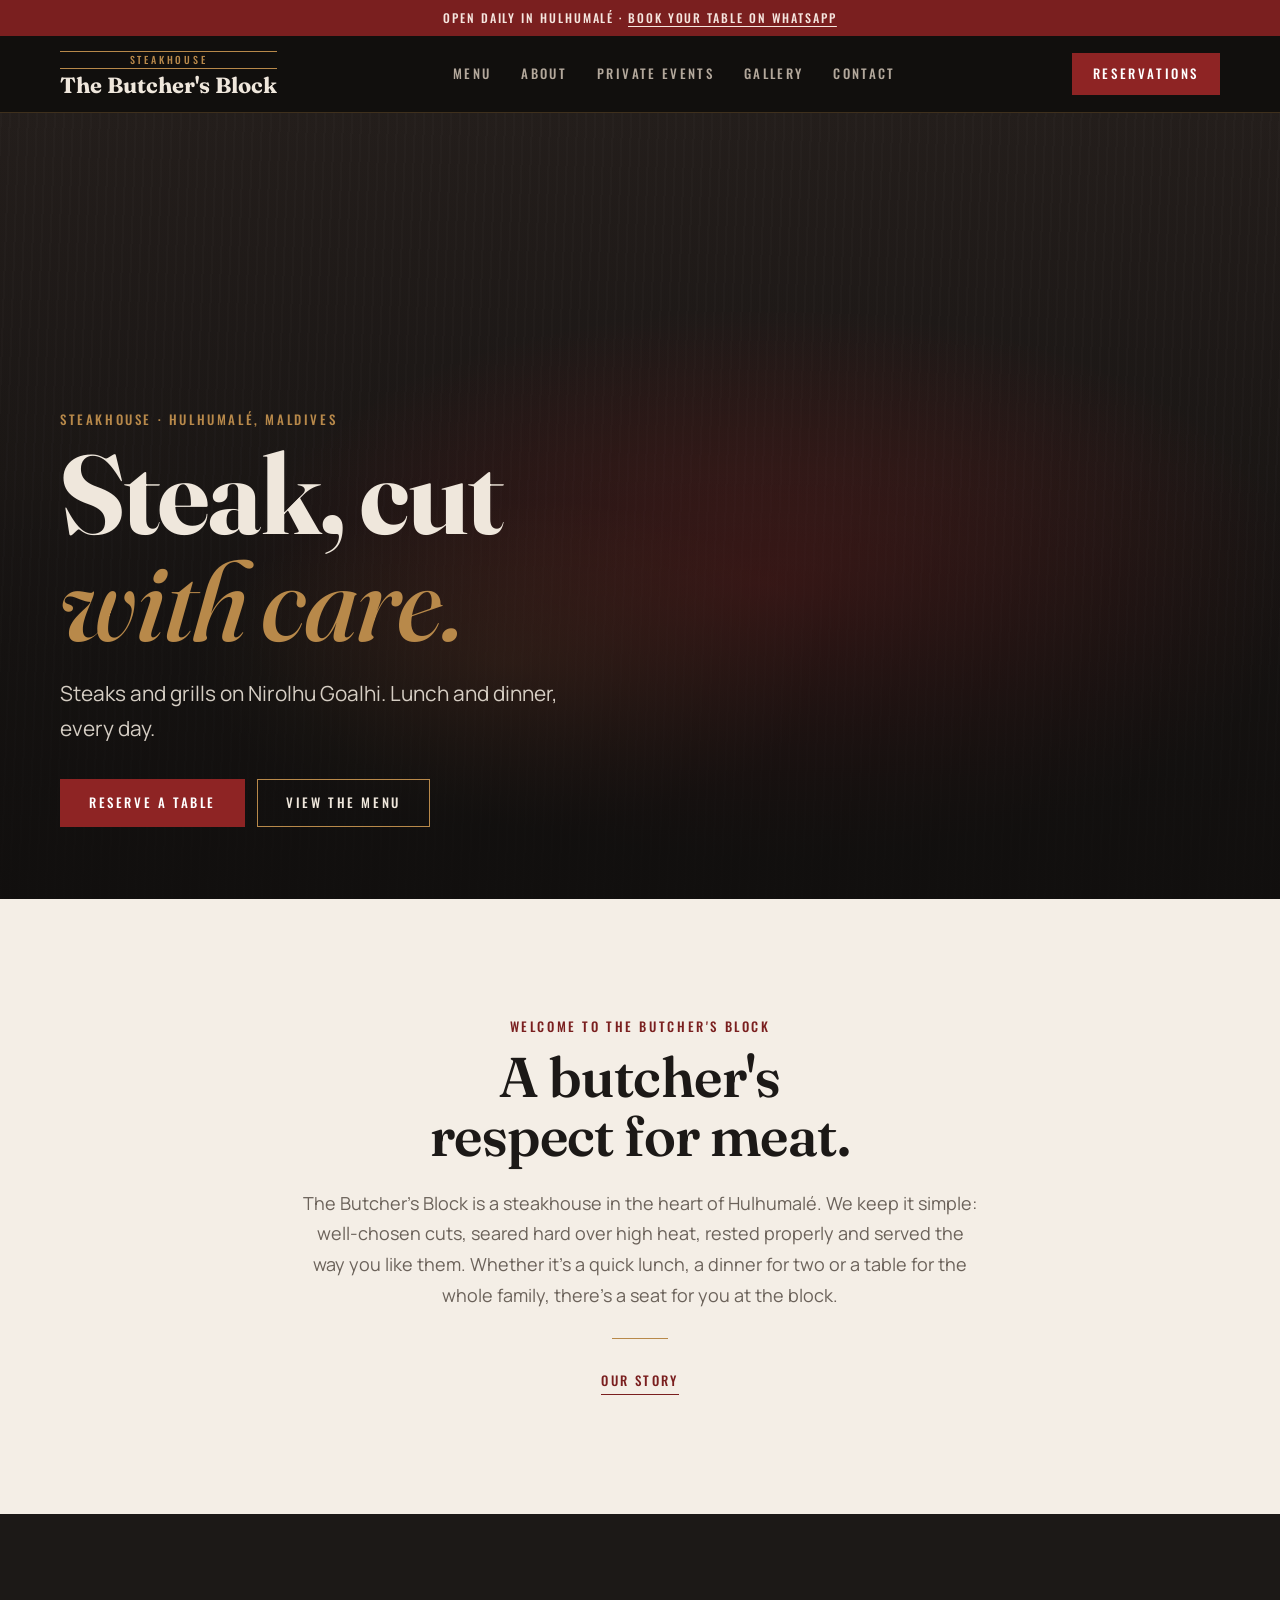
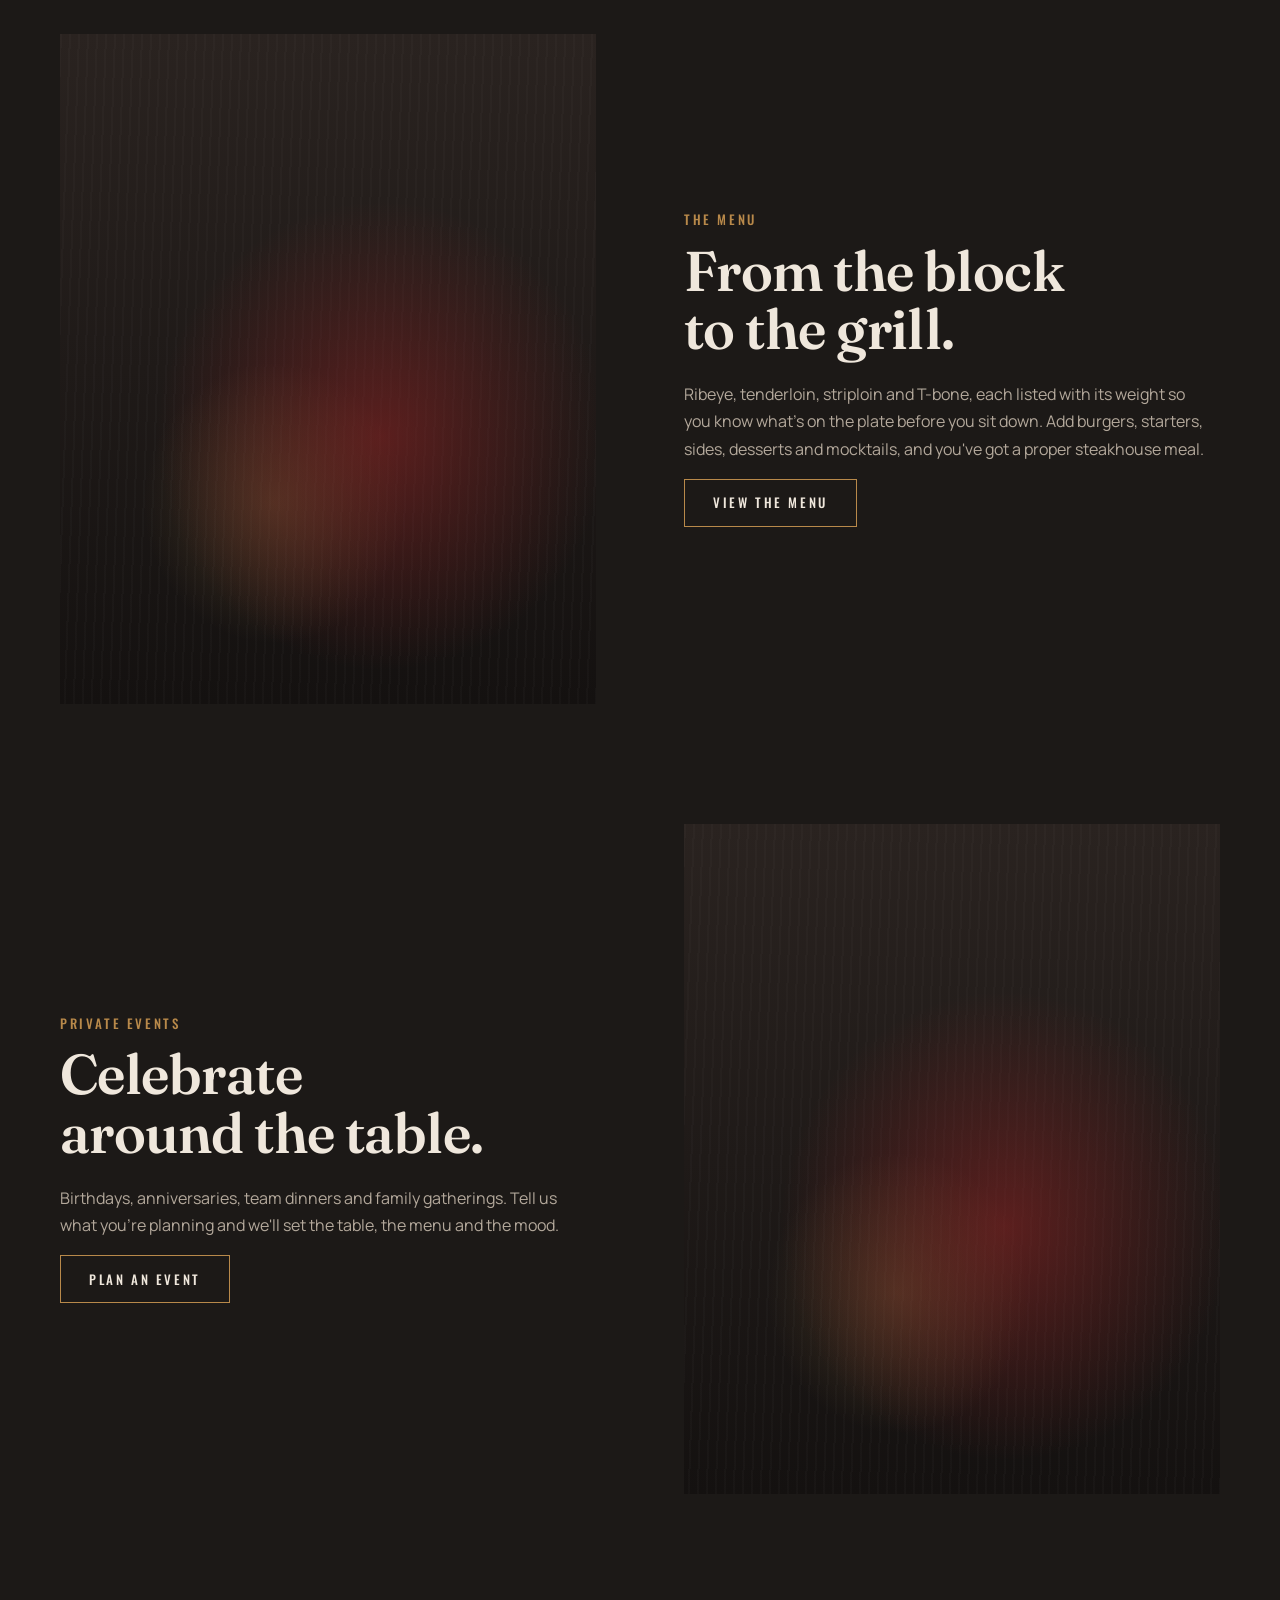
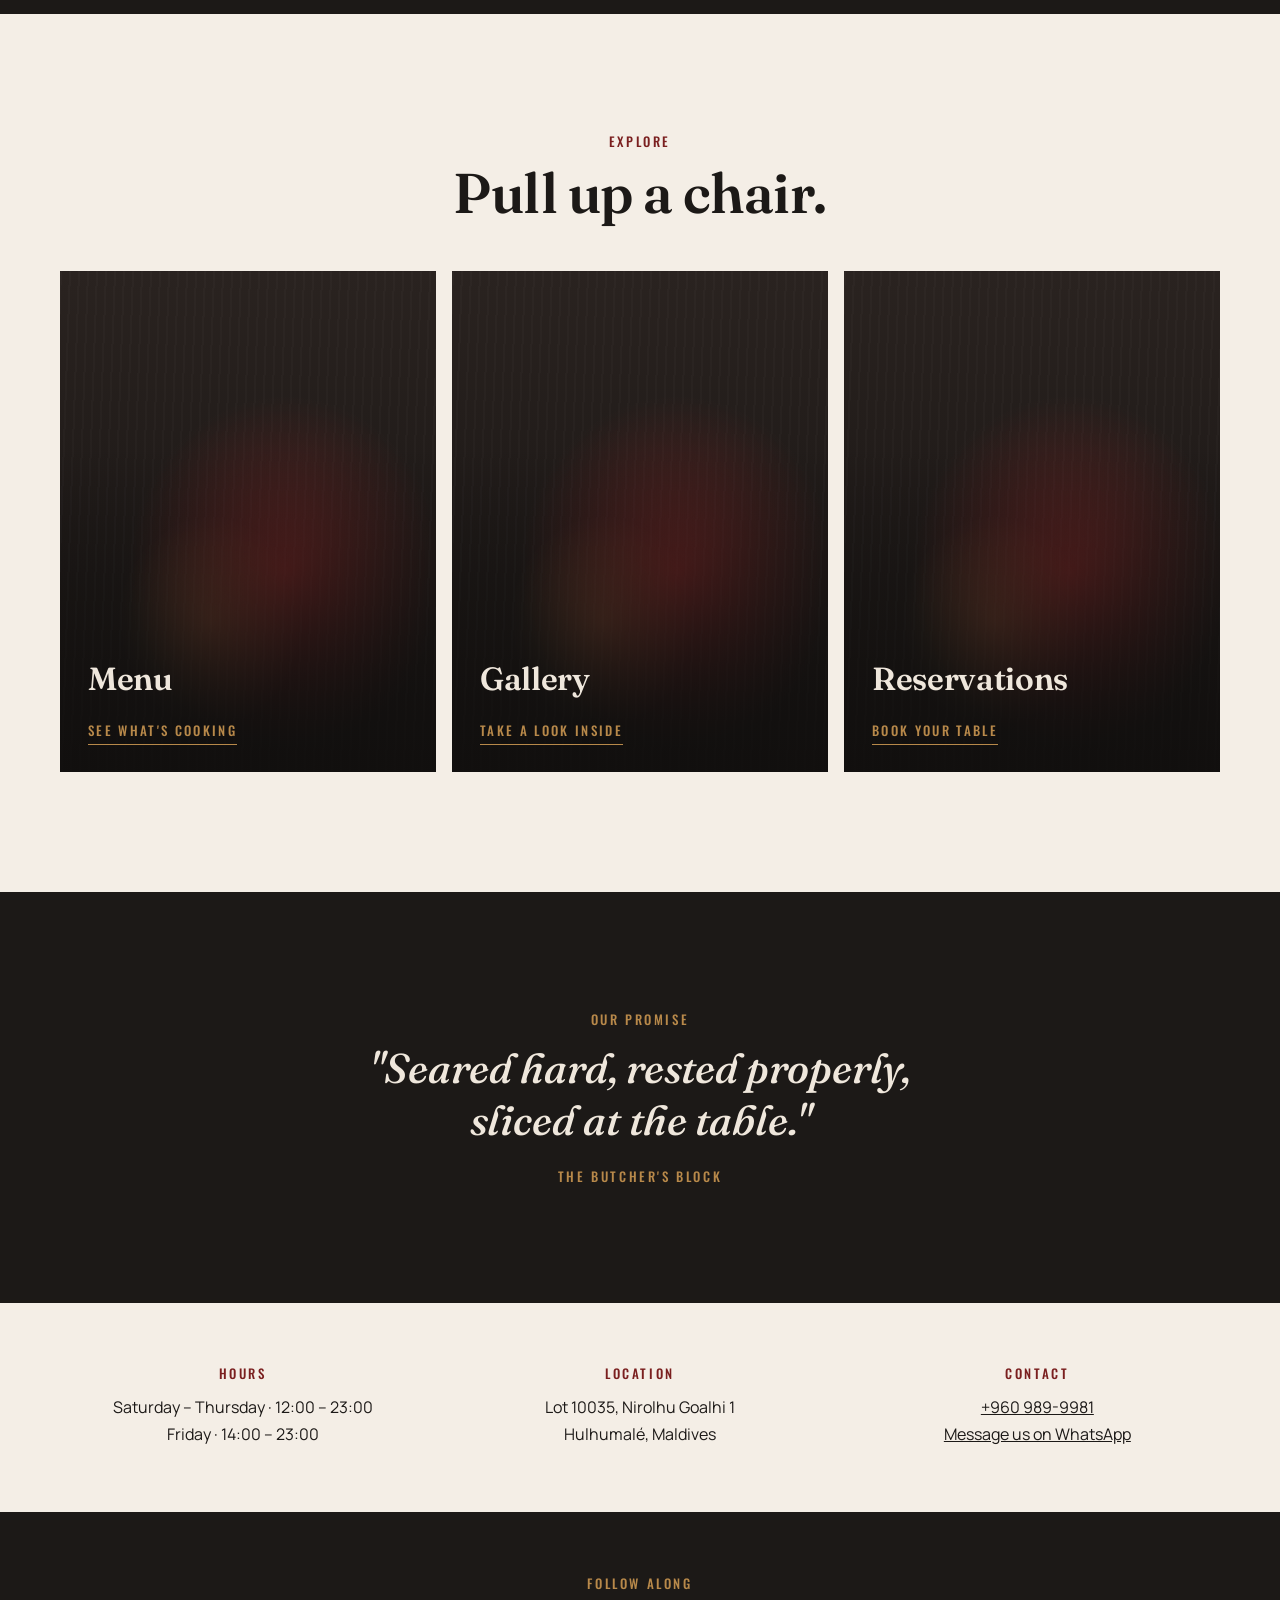
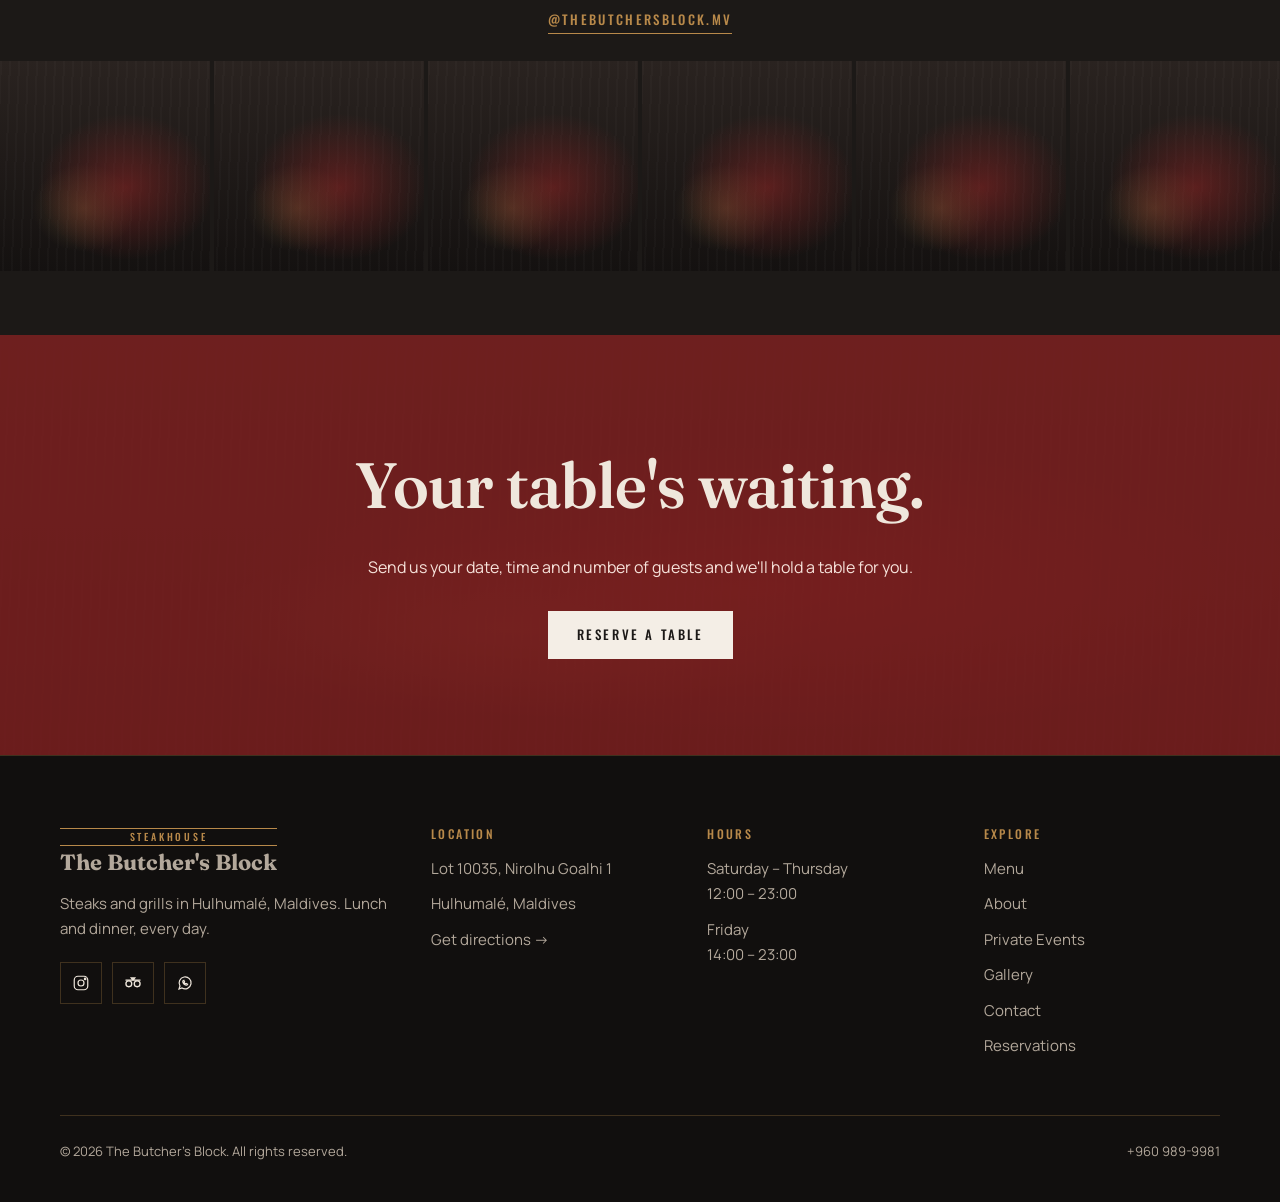
==== index.html @ bde35839 "Build The Butcher's Block multi-page website Home, Menu, About, Private Events, Gallery, Reservation" ====
<!doctype html>
<html lang="en" class="no-js">
<head>
<meta charset="utf-8">
<meta name="viewport" content="width=device-width,initial-scale=1,viewport-fit=cover">
<title>The Butcher's Block | Steakhouse in Hulhumalé, Maldives</title>
<meta name="description" content="The Butcher&#x27;s Block is a steakhouse on Nirolhu Goalhi, Hulhumalé. Steaks and grills for lunch and dinner, every day.">
<meta property="og:title" content="The Butcher's Block | Steakhouse in Hulhumalé, Maldives">
<meta property="og:description" content="The Butcher&#x27;s Block is a steakhouse on Nirolhu Goalhi, Hulhumalé. Steaks and grills for lunch and dinner, every day.">
<meta property="og:image" content="assets/images/hero.jpg">
<meta name="theme-color" content="#1C1917">
<link rel="icon" href="assets/images/favicon.png">
<link rel="preconnect" href="https://fonts.googleapis.com">
<link rel="preconnect" href="https://fonts.gstatic.com" crossorigin>
<link rel="stylesheet" href="https://fonts.googleapis.com/css2?family=Fraunces:ital,opsz,wght@0,9..144,500;0,9..144,600;0,9..144,700;1,9..144,500&family=Manrope:wght@400;600;700&family=Oswald:wght@500&display=swap">
<link rel="stylesheet" href="assets/css/style.css">
</head>
<body>
<a class="skip" href="#main">Skip to content</a>
<div class="announce">Open daily in Hulhumalé · <a href="reservations.html">Book your table on WhatsApp</a></div>
<header class="site-header"><div class="wrap">
  <a class="logo" href="index.html" aria-label="The Butcher's Block, home"><img src="assets/images/logo.png" alt="The Butcher's Block" width="160" height="52"><span class="wordmark"><span>STEAKHOUSE</span><strong>The Butcher's Block</strong></span></a>
  <nav class="main-nav" aria-label="Main"><ul><li><a href="menu.html">Menu</a></li><li><a href="about.html">About</a></li><li><a href="private-events.html">Private Events</a></li><li><a href="gallery.html">Gallery</a></li><li><a href="contact.html">Contact</a></li></ul></nav>
  <a class="btn btn-primary btn-sm header-cta" href="reservations.html">Reservations</a>
  <button class="menu-toggle" type="button" aria-label="Open menu" aria-expanded="false" aria-controls="mobile-nav"><span></span></button>
</div></header>
<nav class="mobile-nav" id="mobile-nav" aria-label="Mobile">
  <ul><li><a href="index.html">Home</a></li><li><a href="menu.html">Menu</a></li><li><a href="about.html">About</a></li><li><a href="private-events.html">Private Events</a></li><li><a href="gallery.html">Gallery</a></li><li><a href="contact.html">Contact</a></li><li><a href="reservations.html">Reservations</a></li></ul>
  <div class="meta">
    <span class="status-pill" data-open-status>Checking hours…</span>
    <span>Lot 10035, Nirolhu Goalhi 1, Hulhumalé</span>
    <a href="tel:+9609899981">+960 989-9981</a>
  </div>
</nav>
<main id="main">
<section class="hero"><div class="photo" role="img" aria-label="Sliced signature steak on a wooden board" style="--img:url('assets/images/hero.jpg')"></div><div class="wrap">
  <span class="eyebrow">Steakhouse · Hulhumalé, Maldives</span>
  <h1>Steak, cut <em>with care.</em></h1>
  <p class="sub">Steaks and grills on Nirolhu Goalhi. Lunch and dinner, every day.</p>
  <div class="btn-row"><a class="btn btn-primary" href="reservations.html">Reserve a table</a><a class="btn btn-outline" href="menu.html">View the menu</a></div>
</div></section>

<section class="section light"><div class="wrap intro reveal">
  <span class="eyebrow">Welcome to The Butcher's Block</span>
  <h2>A butcher's respect for meat.</h2>
  <p class="muted">The Butcher's Block is a steakhouse in the heart of Hulhumalé. We keep it simple: well-chosen cuts, seared hard over high heat, rested properly and served the way you like them. Whether it's a quick lunch, a dinner for two or a table for the whole family, there's a seat for you at the block.</p>
  <div class="divider"></div>
  <a class="textlink" href="about.html">Our story</a>
</div></section>

<section class="section"><div class="wrap split reveal">
  <div class="photo" role="img" aria-label="Signature steak, sliced" style="--img:url('assets/images/steak.jpg')"></div>
  <div class="copy">
    <span class="eyebrow">The menu</span>
    <h2>From the block to the grill.</h2>
    <p>Ribeye, tenderloin, striploin and T-bone, each listed with its weight so you know what's on the plate before you sit down. Add burgers, starters, sides, desserts and mocktails, and you've got a proper steakhouse meal.</p>
    <div class="btn-row"><a class="btn btn-outline" href="menu.html">View the menu</a></div>
  </div>
</div></section>

<section class="section" style="padding-top:0"><div class="wrap split reverse reveal">
  <div class="photo" role="img" aria-label="The dining room in the evening" style="--img:url('assets/images/dining.jpg')"></div>
  <div class="copy">
    <span class="eyebrow">Private events</span>
    <h2>Celebrate around the table.</h2>
    <p>Birthdays, anniversaries, team dinners and family gatherings. Tell us what you're planning and we'll set the table, the menu and the mood.</p>
    <div class="btn-row"><a class="btn btn-outline" href="private-events.html">Plan an event</a></div>
  </div>
</div></section>

<section class="section light"><div class="wrap">
  <div class="intro reveal" style="margin-bottom:48px"><span class="eyebrow">Explore</span><h2>Pull up a chair.</h2></div>
  <div class="tiles reveal">
    <a class="tile" href="menu.html"><div class="photo" role="img" aria-label="Steak and sides" style="--img:url('assets/images/tile-menu.jpg')"></div><div class="inner"><h3>Menu</h3><span class="textlink">See what's cooking</span></div></a>
    <a class="tile" href="gallery.html"><div class="photo" role="img" aria-label="Inside the restaurant" style="--img:url('assets/images/tile-gallery.jpg')"></div><div class="inner"><h3>Gallery</h3><span class="textlink">Take a look inside</span></div></a>
    <a class="tile" href="reservations.html"><div class="photo" role="img" aria-label="A table set for two" style="--img:url('assets/images/tile-reserve.jpg')"></div><div class="inner"><h3>Reservations</h3><span class="textlink">Book your table</span></div></a>
  </div>
</div></section>

<section class="section"><div class="wrap center reveal">
  <span class="eyebrow">Our promise</span>
  <p class="quote">"Seared hard, rested properly, sliced at the table."</p>
  <p class="quote-by">The Butcher's Block</p>
</div></section>

<section class="section tight light"><div class="wrap info-strip reveal">
  <div><h3>Hours</h3><p>Saturday – Thursday · 12:00 – 23:00<br>Friday · 14:00 – 23:00</p></div>
  <div><h3>Location</h3><p>Lot 10035, Nirolhu Goalhi 1<br>Hulhumalé, Maldives</p></div>
  <div><h3>Contact</h3><p><a href="tel:+9609899981">+960 989-9981</a><br><a href="https://wa.me/9609899981" target="_blank" rel="noopener">Message us on WhatsApp</a></p></div>
</div></section>

<section class="section tight"><div class="wrap">
  <div class="center" style="margin-bottom:28px"><span class="eyebrow">Follow along</span><a class="textlink" href="https://www.instagram.com/thebutchersblock.mv" target="_blank" rel="noopener">@thebutchersblock.mv</a></div>
</div><div class="insta"><a href="https://www.instagram.com/thebutchersblock.mv" target="_blank" rel="noopener" aria-label="View on Instagram"><div class="photo" role="img" aria-label="Photo from our Instagram" style="--img:url('assets/images/gallery-1.jpg')"></div></a><a href="https://www.instagram.com/thebutchersblock.mv" target="_blank" rel="noopener" aria-label="View on Instagram"><div class="photo" role="img" aria-label="Photo from our Instagram" style="--img:url('assets/images/gallery-2.jpg')"></div></a><a href="https://www.instagram.com/thebutchersblock.mv" target="_blank" rel="noopener" aria-label="View on Instagram"><div class="photo" role="img" aria-label="Photo from our Instagram" style="--img:url('assets/images/gallery-3.jpg')"></div></a><a href="https://www.instagram.com/thebutchersblock.mv" target="_blank" rel="noopener" aria-label="View on Instagram"><div class="photo" role="img" aria-label="Photo from our Instagram" style="--img:url('assets/images/gallery-4.jpg')"></div></a><a href="https://www.instagram.com/thebutchersblock.mv" target="_blank" rel="noopener" aria-label="View on Instagram"><div class="photo" role="img" aria-label="Photo from our Instagram" style="--img:url('assets/images/gallery-5.jpg')"></div></a><a href="https://www.instagram.com/thebutchersblock.mv" target="_blank" rel="noopener" aria-label="View on Instagram"><div class="photo" role="img" aria-label="Photo from our Instagram" style="--img:url('assets/images/gallery-6.jpg')"></div></a></div></section>

<section class="cta-band"><div class="photo" role="img" aria-label="Steak on the grill" style="--img:url('assets/images/cta.jpg')"></div><div class="wrap reveal">
  <h2>Your table's waiting.</h2><p>Send us your date, time and number of guests and we'll hold a table for you.</p><a class="btn btn-light" href="reservations.html">Reserve a table</a>
</div></section>
</main>
<footer class="site-footer"><div class="wrap">
  <div class="cols">
    <div><a class="logo" href="index.html" aria-label="The Butcher's Block, home"><img src="assets/images/logo.png" alt="The Butcher's Block" width="160" height="52"><span class="wordmark"><span>STEAKHOUSE</span><strong>The Butcher's Block</strong></span></a><p>Steaks and grills in Hulhumalé, Maldives. Lunch and dinner, every day.</p>
      <div class="social"><a href="https://www.instagram.com/thebutchersblock.mv" target="_blank" rel="noopener" aria-label="Instagram"><svg width="18" height="18" viewBox="0 0 24 24" fill="none" stroke="currentColor" stroke-width="1.6"><rect x="3" y="3" width="18" height="18" rx="5"/><circle cx="12" cy="12" r="4"/><circle cx="17.5" cy="6.5" r="1" fill="currentColor"/></svg></a><a href="https://www.tripadvisor.com/Restaurant_Review-g1938013-d34587380-Reviews-The_Butcher_s_Block-Hulhumale.html" target="_blank" rel="noopener" aria-label="TripAdvisor"><svg width="20" height="20" viewBox="0 0 24 24" fill="none" stroke="currentColor" stroke-width="1.6"><circle cx="7" cy="13" r="3.5"/><circle cx="17" cy="13" r="3.5"/><path d="M3 8.5h18M12 8.5 10 6h4z"/></svg></a><a href="https://wa.me/9609899981" target="_blank" rel="noopener" aria-label="WhatsApp"><svg width="18" height="18" viewBox="0 0 24 24" fill="none" stroke="currentColor" stroke-width="1.6"><path d="M4 20l1.3-4A8 8 0 1 1 8 18.7z"/><path d="M9 9.5c0 3 2.5 5.5 5.5 5.5l1-1.5-2-1-1 .8a4 4 0 0 1-1.8-1.8l.8-1-1-2z"/></svg></a></div>
    </div>
    <div><h4>Location</h4><ul><li>Lot 10035, Nirolhu Goalhi 1</li><li>Hulhumalé, Maldives</li><li><a href="https://www.google.com/maps/search/?api=1&query=The+Butcher%27s+Block+Hulhumale" target="_blank" rel="noopener">Get directions →</a></li></ul></div>
    <div><h4>Hours</h4><ul><li>Saturday – Thursday<br>12:00 – 23:00</li><li>Friday<br>14:00 – 23:00</li></ul></div>
    <div><h4>Explore</h4><ul><li><a href="menu.html">Menu</a></li><li><a href="about.html">About</a></li><li><a href="private-events.html">Private Events</a></li><li><a href="gallery.html">Gallery</a></li><li><a href="contact.html">Contact</a></li><li><a href="reservations.html">Reservations</a></li></ul></div>
  </div>
  <div class="legal"><span>© <span data-year>2026</span> The Butcher's Block. All rights reserved.</span><span><a href="tel:+9609899981">+960 989-9981</a></span></div>
</div></footer>
<nav class="dock" aria-label="Quick actions">
  <a href="menu.html"><svg width="20" height="20" viewBox="0 0 24 24" fill="none" stroke="currentColor" stroke-width="1.6"><path d="M5 4h14v16H5zM8 8h8M8 12h8M8 16h5"/></svg>Menu</a>
  <a href="tel:+9609899981"><svg width="20" height="20" viewBox="0 0 24 24" fill="none" stroke="currentColor" stroke-width="1.6"><path d="M5 4h4l2 5-3 2a11 11 0 0 0 5 5l2-3 5 2v4a2 2 0 0 1-2 2A16 16 0 0 1 3 6a2 2 0 0 1 2-2z"/></svg>Call</a>
  <a href="https://www.google.com/maps/search/?api=1&query=The+Butcher%27s+Block+Hulhumale" target="_blank" rel="noopener"><svg width="20" height="20" viewBox="0 0 24 24" fill="none" stroke="currentColor" stroke-width="1.6"><path d="M12 21s-7-6.2-7-11a7 7 0 0 1 14 0c0 4.8-7 11-7 11z"/><circle cx="12" cy="10" r="2.5"/></svg>Directions</a>
  <a class="res" href="reservations.html">Reserve</a>
</nav>
<script src="assets/js/main.js"></script>
</body>
</html>
---- assets/css/style.css ----
/* The Butcher's Block — site styles */
:root{
  --oxblood:#7A1F1F; --charcoal:#1C1917; --smoke:#26211E; --ink:#110f0e;
  --brass:#B8894A; --bone:#F4EEE6; --ash:#6B625A; --ember:#8E2424; --ember-h:#6E1A1A;
  --on-dark:#EFE7DC; --on-dark-muted:#B3A89B; --line:rgba(184,137,74,.28); --line-light:rgba(28,25,23,.14);
  --display:"Fraunces", Georgia, "Times New Roman", serif;
  --label:"Oswald", "Arial Narrow", Arial, sans-serif;
  --body:"Manrope", system-ui, -apple-system, "Segoe UI", sans-serif;
  --ease:cubic-bezier(.2,.7,.2,1);
  --gut:16px; --header:76px;
  /* Placeholder shown wherever a photo file is not yet in assets/images */
  --ph:radial-gradient(60% 50% at 60% 60%, rgba(142,36,36,.55), transparent 70%),
       radial-gradient(35% 30% at 40% 70%, rgba(184,137,74,.25), transparent 70%),
       repeating-linear-gradient(92deg, rgba(255,255,255,.02) 0 2px, transparent 2px 9px),
       linear-gradient(180deg,#2a2320,#141110);
}
@media (min-width:768px){:root{--gut:40px}}
*{box-sizing:border-box}
html{scroll-behavior:smooth}
body{margin:0;background:var(--charcoal);color:var(--on-dark);font:400 16px/1.7 var(--body);-webkit-font-smoothing:antialiased;overflow-x:hidden}
img{max-width:100%;display:block}
a{color:inherit}
h1,h2,h3,h4{font-family:var(--display);font-weight:600;margin:0;letter-spacing:-.01em;text-wrap:balance}
p{margin:0 0 1em}
p:last-child{margin-bottom:0}
.wrap{max-width:1240px;margin-inline:auto;padding-inline:var(--gut)}
.narrow{max-width:820px}
.eyebrow{font:500 13px/1.2 var(--label);letter-spacing:.2em;text-transform:uppercase;color:var(--brass);margin-bottom:14px;display:block}
.skip{position:absolute;left:-999px}.skip:focus{left:16px;top:16px;z-index:999;background:var(--bone);color:var(--charcoal);padding:8px 12px}
:focus-visible{outline:2px solid var(--brass);outline-offset:3px}

/* ---------- Announcement bar ---------- */
.announce{background:var(--oxblood);color:#F6E6DF;font:500 12px/1.3 var(--label);letter-spacing:.16em;text-transform:uppercase;text-align:center;padding:10px var(--gut)}
.announce a{text-decoration:underline;text-underline-offset:3px}

/* ---------- Header ---------- */
.site-header{position:sticky;top:0;z-index:60;background:rgba(17,15,14,.96);backdrop-filter:blur(8px);border-bottom:1px solid var(--line)}
.site-header .wrap{display:flex;align-items:center;justify-content:space-between;height:var(--header);gap:20px}
.logo{display:flex;align-items:center;text-decoration:none;flex:none}
.logo img{height:52px;width:auto;display:none}
.logo .wordmark{display:flex;flex-direction:column;align-items:center;line-height:1}
.logo.has-img img{display:block}
.logo.has-img .wordmark{display:none}
.wordmark span{font:500 10px/1 var(--label);letter-spacing:.28em;color:var(--brass);border-block:1px solid var(--brass);padding-block:3px;width:100%;text-align:center}
.wordmark strong{font-family:var(--display);font-size:22px;font-weight:700;margin-top:5px;white-space:nowrap}
.main-nav{display:none}
.main-nav ul{list-style:none;margin:0;padding:0;display:flex;gap:30px}
.main-nav a{font:500 13px/1 var(--label);letter-spacing:.18em;text-transform:uppercase;text-decoration:none;color:var(--on-dark-muted);padding-block:8px;border-bottom:1px solid transparent;transition:color .2s,border-color .2s}
.main-nav a:hover,.main-nav a[aria-current="page"]{color:var(--on-dark);border-bottom-color:var(--brass)}
.header-cta{display:none}

.menu-toggle{background:none;border:0;color:var(--on-dark);width:48px;height:48px;display:grid;place-items:center;cursor:pointer;margin-right:-10px}
.menu-toggle span,.menu-toggle span::before,.menu-toggle span::after{display:block;width:26px;height:2px;background:currentColor;position:relative;transition:transform .3s var(--ease),background .2s}
.menu-toggle span::before,.menu-toggle span::after{content:"";position:absolute;left:0}
.menu-toggle span::before{top:-8px}.menu-toggle span::after{top:8px}
.nav-open .menu-toggle span{background:transparent}
.nav-open .menu-toggle span::before{transform:translateY(8px) rotate(45deg)}
.nav-open .menu-toggle span::after{transform:translateY(-8px) rotate(-45deg)}
@media (min-width:1080px){.main-nav,.header-cta{display:flex}.menu-toggle{display:none}}

.mobile-nav{position:fixed;inset:var(--header) 0 0 0;background:var(--ink);z-index:55;display:flex;flex-direction:column;justify-content:space-between;padding:32px var(--gut) calc(32px + env(safe-area-inset-bottom,0px));transform:translateX(100%);transition:transform .4s var(--ease);overflow-y:auto}
.nav-open .mobile-nav{transform:none}
.mobile-nav ul{list-style:none;margin:0;padding:0}
.mobile-nav li{border-bottom:1px solid var(--line)}
.mobile-nav a{display:block;padding:16px 0;font-family:var(--display);font-size:28px;text-decoration:none}
.mobile-nav .meta{color:var(--on-dark-muted);font-size:14px;margin-top:28px;display:grid;gap:14px}
@media (min-width:1080px){.mobile-nav{display:none}}
body.nav-open{overflow:hidden}

/* ---------- Buttons ---------- */
.btn{display:inline-flex;align-items:center;justify-content:center;gap:8px;min-height:48px;padding:0 28px;border-radius:0;font:500 13px/1 var(--label);letter-spacing:.2em;text-transform:uppercase;text-decoration:none;border:1px solid transparent;cursor:pointer;transition:background .2s,border-color .2s,color .2s}
.btn-primary{background:var(--ember);color:#fff}
.btn-primary:hover{background:var(--ember-h)}
.btn-outline{border-color:var(--brass);color:var(--on-dark);background:transparent}
.btn-outline:hover{background:rgba(184,137,74,.14)}
.btn-light{background:var(--bone);color:var(--charcoal)}
.btn-light:hover{background:#fff}
.btn-sm{min-height:42px;padding:0 20px}
.btn-row{display:flex;flex-wrap:wrap;gap:12px}
.textlink{font:500 13px/1 var(--label);letter-spacing:.18em;text-transform:uppercase;color:var(--brass);text-decoration:none;border-bottom:1px solid currentColor;padding-bottom:4px}
.textlink:hover{color:var(--on-dark)}

/* ---------- Photos (with built-in placeholder) ---------- */
.photo{position:relative;background-color:#1a1614;background-image:var(--img),var(--ph);background-size:cover;background-position:center;overflow:hidden}

/* ---------- Hero (home) ---------- */
.hero{position:relative;min-height:calc(100svh - var(--header) - 38px);display:grid;align-items:end;isolation:isolate}
.hero .photo{position:absolute;inset:0;z-index:-2}
.hero::after{content:"";position:absolute;inset:0;z-index:-1;background:linear-gradient(180deg,rgba(17,15,14,.25) 0%,rgba(17,15,14,.35) 45%,rgba(17,15,14,.92) 100%)}
.hero .wrap{padding-block:120px 72px;width:100%}
.hero h1{font-size:clamp(3rem,9vw,7rem);line-height:.95;font-weight:700;max-width:12ch}
.hero h1 em{font-style:italic;font-weight:500;color:var(--brass)}
.hero p.sub{font-size:clamp(1.05rem,2.2vw,1.3rem);color:var(--on-dark);opacity:.88;max-width:42ch;margin:22px 0 32px}

/* ---------- Page banner (interior pages) ---------- */
.banner{position:relative;min-height:clamp(320px,52vh,560px);display:grid;place-items:center;text-align:center;isolation:isolate;border-bottom:1px solid var(--line)}
.banner .photo{position:absolute;inset:0;z-index:-2}
.banner::after{content:"";position:absolute;inset:0;z-index:-1;background:rgba(17,15,14,.58)}
.banner .wrap{padding-block:80px}
.banner h1{font-size:clamp(2.75rem,8vw,5.5rem);line-height:1;font-weight:700}
.banner p{margin-top:16px;color:var(--on-dark);opacity:.85;font-size:1.1rem}

/* ---------- Sections ---------- */
.section{padding-block:80px}
@media (min-width:768px){.section{padding-block:120px}}
.section.tight{padding-block:64px}
.light{background:var(--bone);color:var(--charcoal)}
.light .eyebrow{color:var(--oxblood)}
.light .muted{color:var(--ash)}
.light .btn-outline{color:var(--charcoal);border-color:var(--charcoal)}
.light .btn-outline:hover{background:rgba(28,25,23,.06)}
.light .textlink{color:var(--oxblood)}
.muted{color:var(--on-dark-muted)}
.section h2{font-size:clamp(2.1rem,5vw,3.5rem);line-height:1.05;margin-bottom:22px}
.center{text-align:center}
.center .btn-row{justify-content:center}
.intro{max-width:760px;margin-inline:auto;text-align:center}
.intro p{font-size:1.125rem}
.divider{width:56px;height:1px;background:var(--brass);margin:28px auto}

/* Split: image + text, alternating */
.split{display:grid;gap:40px;align-items:center}
.split .photo{aspect-ratio:4/5}
.split .copy{max-width:520px}
.split .copy p{color:var(--on-dark-muted)}
.light .split .copy p{color:var(--ash)}
@media (min-width:900px){
  .split{grid-template-columns:1fr 1fr;gap:88px}
  .split.reverse .photo{order:2}
}

/* Feature tiles (home: explore) */
.tiles{display:grid;gap:16px}
@media (min-width:768px){.tiles{grid-template-columns:repeat(3,1fr)}}
.tile{position:relative;color:var(--on-dark);display:grid;align-items:end;aspect-ratio:3/4;text-decoration:none;isolation:isolate;overflow:hidden}
.tile .photo{position:absolute;inset:0;z-index:-2;transition:transform .8s var(--ease)}
.tile::after{content:"";position:absolute;inset:0;z-index:-1;background:linear-gradient(180deg,transparent 35%,rgba(17,15,14,.9))}
.tile:hover .photo{transform:scale(1.05)}
.tile .inner{padding:28px}
.tile .textlink{color:var(--brass)}
.tile h3{font-size:2rem;margin-bottom:10px}

/* Quote */
.quote{font-family:var(--display);font-style:italic;font-weight:500;font-size:clamp(1.6rem,3.6vw,2.6rem);line-height:1.25;max-width:24ch;margin:0 auto}
.quote-by{margin-top:24px;font:500 13px/1 var(--label);letter-spacing:.2em;text-transform:uppercase;color:var(--brass)}

/* Info strip (hours / address / contact) */
.info-strip{display:grid;gap:32px;text-align:center}
@media (min-width:768px){.info-strip{grid-template-columns:repeat(3,1fr)}}
.info-strip h3{font:500 13px/1 var(--label);letter-spacing:.2em;text-transform:uppercase;color:var(--oxblood);margin-bottom:14px}
.info-strip p{margin:0}

/* Values / method list */
.values{display:grid;gap:1px;background:var(--line);border:1px solid var(--line);margin-top:56px}
@media (min-width:768px){.values{grid-template-columns:repeat(3,1fr)}}
.values article{background:var(--charcoal);padding:36px 30px}
.values .num{font:500 13px/1 var(--label);letter-spacing:.2em;color:var(--brass)}
.values h3{font-size:1.75rem;margin:14px 0 10px}
.values p{color:var(--on-dark-muted);margin:0}

/* Cut guide */
.guide{display:grid;gap:1px;background:var(--line-light);border:1px solid var(--line-light)}
@media (min-width:600px){.guide{grid-template-columns:repeat(2,1fr)}}
@media (min-width:1024px){.guide{grid-template-columns:repeat(4,1fr)}}
.guide article{background:var(--bone);padding:28px;display:grid;gap:12px;align-content:start}
.guide h3{font-size:1.5rem}
.guide p{font-size:15px;color:var(--ash);margin:0}
.meter{display:grid;grid-template-columns:92px 1fr;gap:8px 12px;align-items:center;font:500 11px/1 var(--label);letter-spacing:.12em;text-transform:uppercase;color:var(--ash)}
.bar{display:grid;grid-template-columns:repeat(5,1fr);gap:3px}
.bar i{height:6px;background:rgba(28,25,23,.12)}
.bar i.on{background:var(--oxblood)}

/* ---------- Menu page ---------- */
.menu-tabs{display:flex;gap:4px;overflow-x:auto;justify-content:flex-start;border-bottom:1px solid var(--line);margin-bottom:48px;scrollbar-width:none;position:sticky;top:var(--header);background:var(--charcoal);z-index:5}
.menu-tabs::-webkit-scrollbar{display:none}
@media (min-width:768px){.menu-tabs{justify-content:center}}
.menu-tabs a{font:500 13px/1 var(--label);letter-spacing:.18em;text-transform:uppercase;text-decoration:none;color:var(--on-dark-muted);padding:18px 16px;border-bottom:2px solid transparent;white-space:nowrap}
.menu-tabs a:hover,.menu-tabs a.active{color:var(--on-dark);border-bottom-color:var(--ember)}
.menu-section{max-width:880px;margin:0 auto 80px;scroll-margin-top:calc(var(--header) + 72px)}
.menu-section > header{text-align:center;margin-bottom:40px}
.menu-section h2{font-size:clamp(2rem,4.5vw,3rem);margin-bottom:10px}
.menu-items{list-style:none;margin:0;padding:0;display:grid;gap:0}
@media (min-width:768px){.menu-items.two{grid-template-columns:1fr 1fr;column-gap:56px}}
.menu-items li{padding-block:20px;border-bottom:1px dashed rgba(184,137,74,.3)}
.menu-items .row{display:flex;align-items:baseline;gap:10px}
.menu-items .name{font-family:var(--display);font-size:1.25rem;font-weight:600}
.menu-items .lead{flex:1;border-bottom:2px dotted rgba(184,137,74,.35);transform:translateY(-5px);min-width:20px}
.menu-items .price{font:500 15px/1 var(--label);letter-spacing:.08em;color:var(--brass);font-variant-numeric:tabular-nums;white-space:nowrap}
.menu-items .desc{color:var(--on-dark-muted);font-size:15px;margin:6px 0 0}
.menu-items .tags{display:flex;gap:6px;margin-top:8px;flex-wrap:wrap}
.menu-items .tag{font:500 10px/1 var(--label);letter-spacing:.14em;text-transform:uppercase;border:1px solid var(--line);color:var(--brass);padding:4px 7px}
.menu-note{text-align:center;color:var(--on-dark-muted);font-size:14px;max-width:640px;margin:0 auto}

/* ---------- Gallery ---------- */
.gallery{display:grid;grid-template-columns:repeat(2,1fr);gap:8px}
@media (min-width:900px){.gallery{grid-template-columns:repeat(4,1fr);gap:12px}}
.gallery button{padding:0;border:0;background:none;cursor:zoom-in;aspect-ratio:1;display:block}
.gallery button.tall{grid-row:span 2;aspect-ratio:auto}
.gallery button.wide{grid-column:span 2;aspect-ratio:2/1}
.gallery .photo{width:100%;height:100%;transition:opacity .3s}
.gallery button:hover .photo{opacity:.85}
.lightbox{position:fixed;inset:0;z-index:100;background:rgba(10,9,8,.95);display:none;place-items:center;padding:24px}
.lightbox.open{display:grid}
.lightbox .photo{width:min(92vw,1100px);aspect-ratio:3/2;max-height:84vh}
.lightbox button{position:absolute;background:none;border:0;color:var(--on-dark);font-size:34px;width:56px;height:56px;cursor:pointer}
.lightbox .lb-close{top:12px;right:12px}
.lightbox .lb-prev{left:8px;top:50%;transform:translateY(-50%)}
.lightbox .lb-next{right:8px;top:50%;transform:translateY(-50%)}

/* ---------- Forms ---------- */
.form{display:grid;gap:18px}
.form .grid2{display:grid;grid-template-columns:1fr 1fr;gap:14px}
label{display:grid;gap:8px;font:500 12px/1 var(--label);letter-spacing:.14em;text-transform:uppercase;color:var(--on-dark-muted)}
.light label{color:var(--ash)}
input,select,textarea{font:400 16px var(--body);color:var(--on-dark);background:var(--smoke);border:1px solid var(--line);border-radius:0;min-height:50px;padding:10px 14px;width:100%}
.light input,.light select,.light textarea{background:#fff;color:var(--charcoal);border-color:rgba(28,25,23,.22)}
textarea{min-height:110px;resize:vertical}
.err{color:#E08A7A;font:600 14px var(--body);margin:0}
.light .err{color:var(--oxblood)}
.preview{background:var(--ink);border:1px solid var(--line);padding:18px;font-size:15px;white-space:pre-wrap;color:var(--on-dark)}
.form-card{background:var(--smoke);border:1px solid var(--line);padding:clamp(24px,4vw,44px)}
.light .form-card{background:#fff;border-color:rgba(28,25,23,.12)}

/* Reservations */
.res-grid{display:grid;gap:48px}
@media (min-width:960px){.res-grid{grid-template-columns:1fr 1.1fr;gap:80px;align-items:start}}
.hours{width:100%;border-collapse:collapse;font-variant-numeric:tabular-nums;font-size:15px}
.hours td{padding:10px 0;border-bottom:1px solid var(--line)}
.light .hours td{border-bottom-color:var(--line-light)}
.hours td:last-child{text-align:right}
.hours tr.today td{font-weight:700;color:var(--brass)}
.light .hours tr.today td{color:var(--oxblood)}
.status-pill{display:inline-flex;align-items:center;gap:8px;font:500 12px/1 var(--label);letter-spacing:.16em;text-transform:uppercase;border:1px solid var(--line);padding:8px 12px}
.dot{width:8px;height:8px;border-radius:50%;background:var(--brass)}
.dot.open{background:#5BAE6A}

/* FAQ */
details{border-bottom:1px solid var(--line-light)}
summary{cursor:pointer;padding-block:20px;font-family:var(--display);font-size:1.2rem;font-weight:600;list-style:none;display:flex;justify-content:space-between;gap:12px}
summary::-webkit-details-marker{display:none}
summary::after{content:"+";color:var(--oxblood);font-family:var(--body);font-weight:700}
details[open] summary::after{content:"–"}
details p{padding-bottom:20px;color:var(--ash);margin:0}

/* Contact */
.contact-grid{display:grid;gap:48px}
@media (min-width:900px){.contact-grid{grid-template-columns:1fr 1fr;gap:80px}}
.contact-list{display:grid;gap:28px}
.contact-list h3{font:500 13px/1 var(--label);letter-spacing:.2em;text-transform:uppercase;color:var(--brass);margin-bottom:10px}
.contact-list p{margin:0}
.contact-list a{text-decoration:none;border-bottom:1px solid var(--line)}
.contact-list a:hover{border-bottom-color:var(--brass)}
.map{width:100%;aspect-ratio:16/10;border:0;display:block;filter:grayscale(.35) contrast(1.05)}
.map-wrap{border:1px solid var(--line);background:var(--smoke)}

/* Private events */
.event-types{display:grid;gap:24px}
@media (min-width:768px){.event-types{grid-template-columns:repeat(3,1fr)}}
.event-types article{display:grid;gap:0;align-content:start;background:var(--smoke);border:1px solid var(--line)}
.event-types .photo{aspect-ratio:4/3}
.event-types .body{padding:28px}
.event-types h3{font-size:1.6rem;margin-bottom:10px}
.event-types p{color:var(--on-dark-muted);margin:0}

/* ---------- CTA band ---------- */
.cta-band{position:relative;isolation:isolate;text-align:center}
.cta-band .photo{position:absolute;inset:0;z-index:-2}
.cta-band::after{content:"";position:absolute;inset:0;z-index:-1;background:rgba(122,31,31,.86)}
.cta-band .wrap{padding-block:96px}
.cta-band h2{font-size:clamp(2.3rem,6vw,4rem);margin-bottom:14px}
.cta-band p{color:#F6E2DA;margin-bottom:30px}

/* ---------- Instagram strip ---------- */
.insta{display:grid;grid-template-columns:repeat(3,1fr);gap:4px}
@media (min-width:768px){.insta{grid-template-columns:repeat(6,1fr)}}
.insta a{aspect-ratio:1;display:block}
.insta .photo{width:100%;height:100%;transition:opacity .3s}
.insta a:hover .photo{opacity:.75}

/* ---------- Footer ---------- */
.site-footer{background:var(--ink);border-top:1px solid var(--line);color:var(--on-dark-muted);font-size:15px;padding-block:72px 40px}
.site-footer .cols{display:grid;gap:40px}
@media (min-width:768px){.site-footer .cols{grid-template-columns:1.4fr 1fr 1fr 1fr}}
.site-footer h4{font:500 12px/1 var(--label);letter-spacing:.2em;text-transform:uppercase;color:var(--brass);margin:0 0 16px}
.site-footer ul{list-style:none;margin:0;padding:0;display:grid;gap:10px}
.site-footer a{text-decoration:none}
.site-footer a:hover{color:var(--on-dark)}
.site-footer .logo{margin-bottom:18px}
.social{display:flex;gap:10px;margin-top:20px}
.social a{width:42px;height:42px;display:grid;place-items:center;border:1px solid var(--line);color:var(--on-dark)}
.social a:hover{border-color:var(--brass);color:var(--brass)}
.legal{margin-top:56px;padding-top:24px;border-top:1px solid var(--line);font-size:13px;display:flex;flex-wrap:wrap;gap:12px;justify-content:space-between}
@media (max-width:899px){.site-footer{padding-bottom:120px}}

/* ---------- Mobile quick-action dock ---------- */
.dock{position:fixed;left:0;right:0;bottom:0;z-index:50;background:rgba(17,15,14,.97);border-top:1px solid var(--line);padding:8px var(--gut) calc(8px + env(safe-area-inset-bottom,0px));display:grid;grid-template-columns:repeat(3,1fr) 1.4fr;gap:6px}
.dock a{display:grid;justify-items:center;gap:4px;font:600 11px/1 var(--body);text-decoration:none;color:var(--on-dark-muted);padding-block:6px}
.dock a.res{background:var(--ember);color:#fff;grid-auto-flow:column;align-items:center;font:500 12px/1 var(--label);letter-spacing:.16em;text-transform:uppercase}
@media (min-width:900px){.dock{display:none}}
.nav-open .dock{display:none}

/* ---------- Reveal on scroll ---------- */
.reveal{opacity:0;transform:translateY(24px);transition:opacity .9s var(--ease),transform .9s var(--ease)}
.reveal.in{opacity:1;transform:none}
.no-js .reveal{opacity:1;transform:none}
@media (prefers-reduced-motion:reduce){.reveal{opacity:1;transform:none;transition:none}html{scroll-behavior:auto}}
@media (max-width:420px){.wordmark strong{font-size:18px}.logo img{height:44px}.site-header .btn{display:none}}
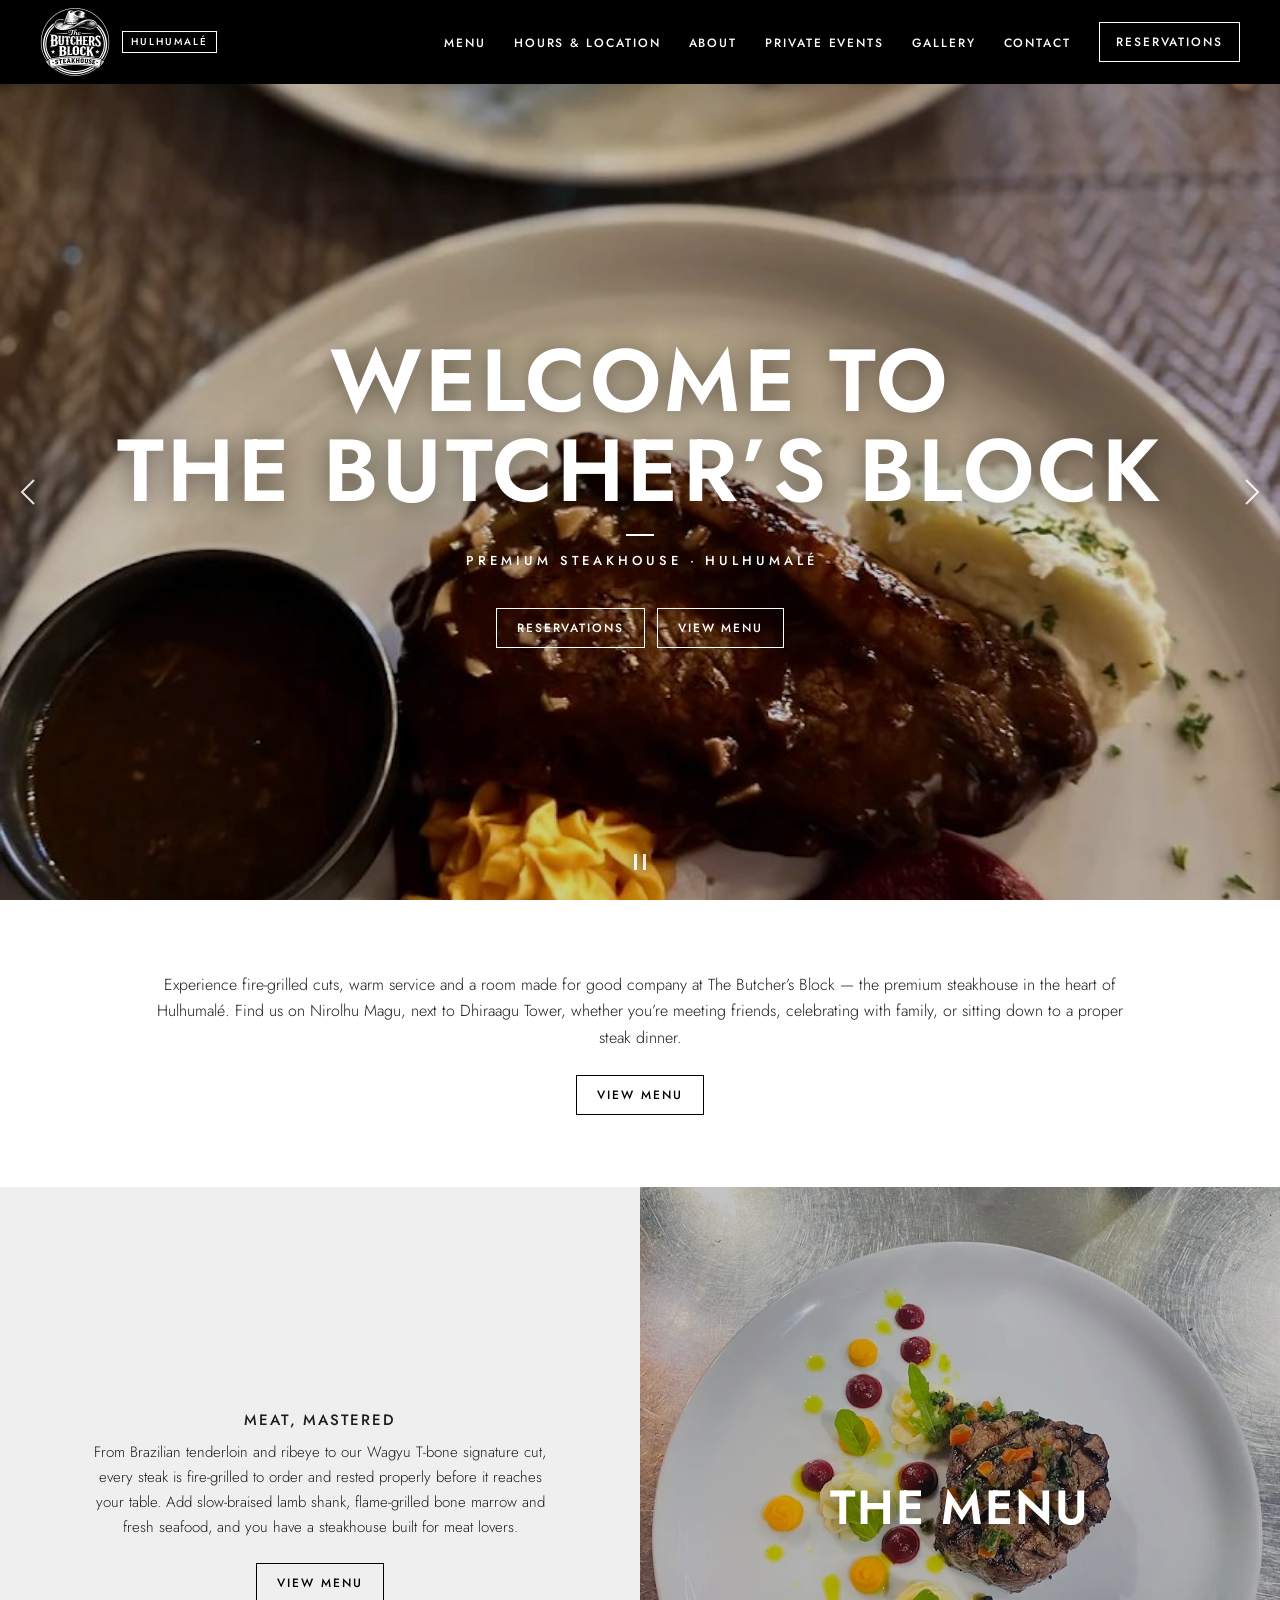
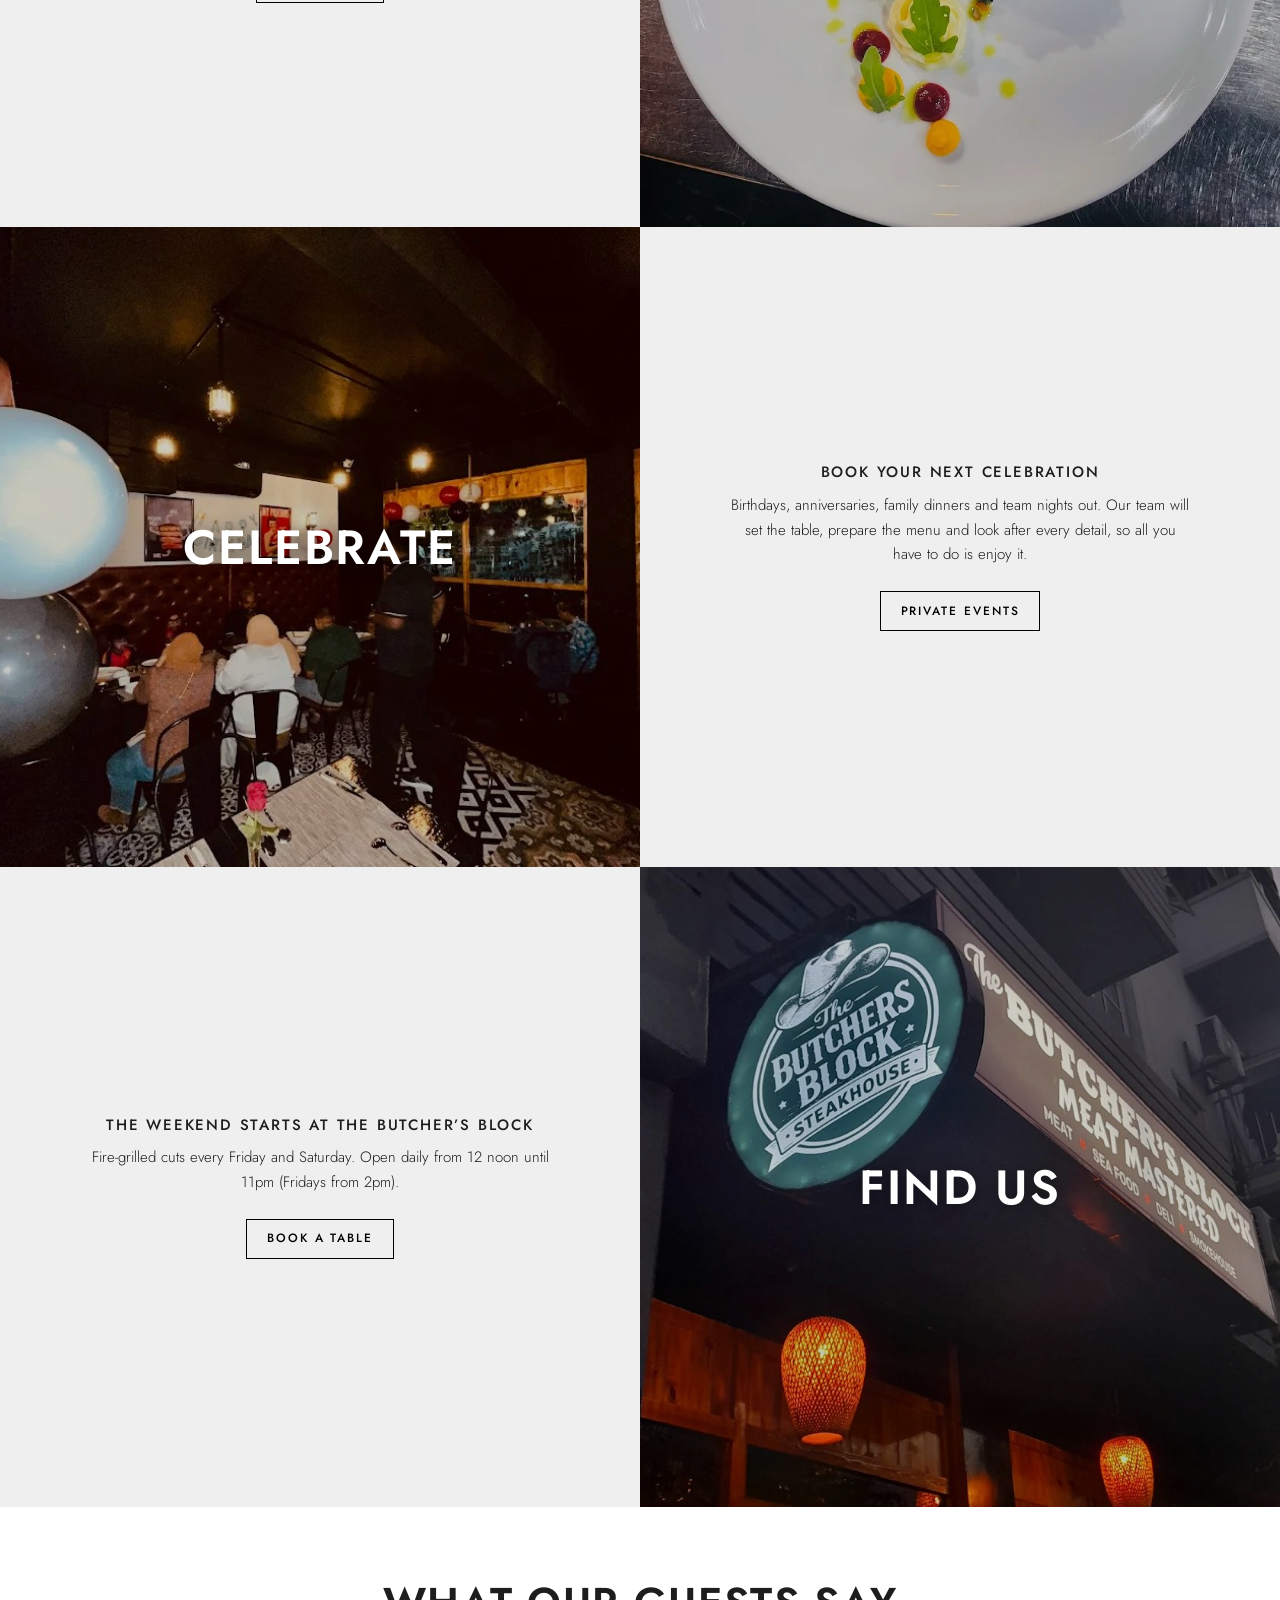
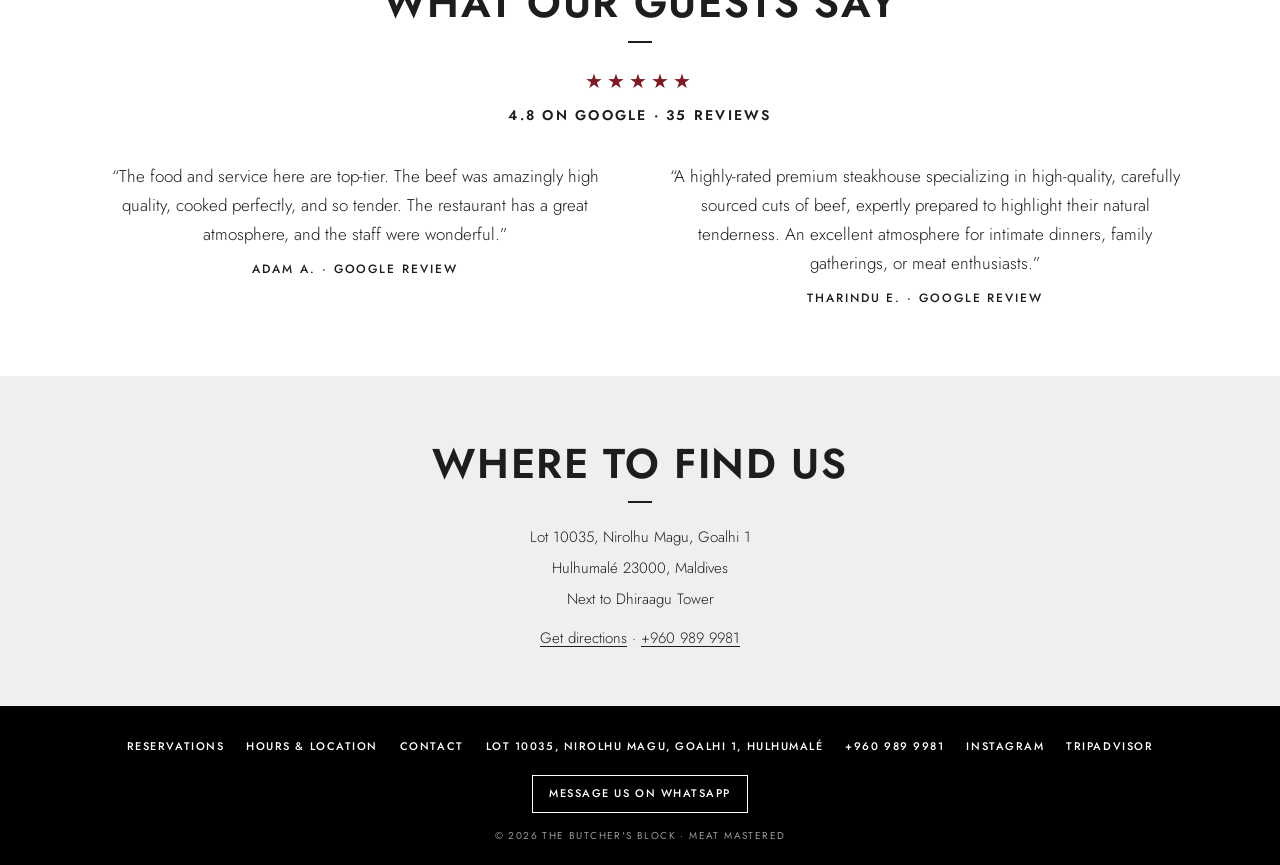
==== commit 343c0046: "Redesign site to match thelanding.nyc layout, add real photos and logo Rebuild every page in the ref" ====
--- a/index.html
+++ b/index.html
@@ -3,117 +3,70 @@
 <head>
 <meta charset="utf-8">
 <meta name="viewport" content="width=device-width,initial-scale=1,viewport-fit=cover">
-<title>The Butcher's Block | Steakhouse in Hulhumalé, Maldives</title>
-<meta name="description" content="The Butcher&#x27;s Block is a steakhouse on Nirolhu Goalhi, Hulhumalé. Steaks and grills for lunch and dinner, every day.">
-<meta property="og:title" content="The Butcher's Block | Steakhouse in Hulhumalé, Maldives">
-<meta property="og:description" content="The Butcher&#x27;s Block is a steakhouse on Nirolhu Goalhi, Hulhumalé. Steaks and grills for lunch and dinner, every day.">
-<meta property="og:image" content="assets/images/hero.jpg">
-<meta name="theme-color" content="#1C1917">
-<link rel="icon" href="assets/images/favicon.png">
+<title>The Butcher's Block | Premium Steakhouse in Hulhumalé, Maldives</title>
+<meta name="description" content="The Butcher&#x27;s Block is a premium steakhouse in Hulhumalé, Maldives. Fire-grilled Brazilian steaks, Wagyu T-bone, lamb shank and more. Open daily from 12 noon.">
+<meta property="og:type" content="restaurant">
+<meta property="og:title" content="The Butcher's Block | Premium Steakhouse in Hulhumalé, Maldives">
+<meta property="og:description" content="The Butcher&#x27;s Block is a premium steakhouse in Hulhumalé, Maldives. Fire-grilled Brazilian steaks, Wagyu T-bone, lamb shank and more. Open daily from 12 noon.">
+<meta property="og:image" content="assets/images/steak-beetroot.jpg">
+<meta name="theme-color" content="#000000">
+<link rel="icon" type="image/png" href="assets/images/favicon.png">
+<link rel="apple-touch-icon" href="assets/images/apple-touch-icon.png">
 <link rel="preconnect" href="https://fonts.googleapis.com">
 <link rel="preconnect" href="https://fonts.gstatic.com" crossorigin>
-<link rel="stylesheet" href="https://fonts.googleapis.com/css2?family=Fraunces:ital,opsz,wght@0,9..144,500;0,9..144,600;0,9..144,700;1,9..144,500&family=Manrope:wght@400;600;700&family=Oswald:wght@500&display=swap">
+<link rel="stylesheet" href="https://fonts.googleapis.com/css2?family=Jost:wght@300;400;500;600;700&display=swap">
 <link rel="stylesheet" href="assets/css/style.css">
 </head>
 <body>
 <a class="skip" href="#main">Skip to content</a>
-<div class="announce">Open daily in Hulhumalé · <a href="reservations.html">Book your table on WhatsApp</a></div>
 <header class="site-header"><div class="wrap">
-  <a class="logo" href="index.html" aria-label="The Butcher's Block, home"><img src="assets/images/logo.png" alt="The Butcher's Block" width="160" height="52"><span class="wordmark"><span>STEAKHOUSE</span><strong>The Butcher's Block</strong></span></a>
-  <nav class="main-nav" aria-label="Main"><ul><li><a href="menu.html">Menu</a></li><li><a href="about.html">About</a></li><li><a href="private-events.html">Private Events</a></li><li><a href="gallery.html">Gallery</a></li><li><a href="contact.html">Contact</a></li></ul></nav>
-  <a class="btn btn-primary btn-sm header-cta" href="reservations.html">Reservations</a>
-  <button class="menu-toggle" type="button" aria-label="Open menu" aria-expanded="false" aria-controls="mobile-nav"><span></span></button>
+  <a class="brand" href="index.html" aria-label="The Butcher's Block, home"><img src="assets/images/logo.png" alt="The Butcher's Block Steakhouse" width="70" height="70"><span class="tag">Hulhumalé</span></a>
+  <nav class="main-nav" aria-label="Main"><ul><li><a href="menu.html">Menu</a></li><li><a href="hours-location.html">Hours &amp; Location</a></li><li><a href="about.html">About</a></li><li><a href="private-events.html">Private Events</a></li><li><a href="gallery.html">Gallery</a></li><li><a href="contact.html">Contact</a></li><li><a class="btn" href="reservations.html">Reservations</a></li></ul></nav>
+  <button class="menu-toggle" type="button" data-nav-open aria-label="Open menu" aria-expanded="false" aria-controls="overlay-nav"><span></span></button>
 </div></header>
-<nav class="mobile-nav" id="mobile-nav" aria-label="Mobile">
-  <ul><li><a href="index.html">Home</a></li><li><a href="menu.html">Menu</a></li><li><a href="about.html">About</a></li><li><a href="private-events.html">Private Events</a></li><li><a href="gallery.html">Gallery</a></li><li><a href="contact.html">Contact</a></li><li><a href="reservations.html">Reservations</a></li></ul>
-  <div class="meta">
-    <span class="status-pill" data-open-status>Checking hours…</span>
-    <span>Lot 10035, Nirolhu Goalhi 1, Hulhumalé</span>
-    <a href="tel:+9609899981">+960 989-9981</a>
-  </div>
+<nav class="overlay-nav" id="overlay-nav" aria-label="Site">
+  <button class="close" type="button" data-nav-close aria-label="Close menu">×</button>
+  <ul><li><a href="index.html" aria-current="page">Home</a></li><li><a href="menu.html">Menu</a></li><li><a href="hours-location.html">Hours &amp; Location</a></li><li><a href="about.html">About</a></li><li><a href="private-events.html">Private Events</a></li><li><a href="gallery.html">Gallery</a></li><li><a href="contact.html">Contact</a></li><li><a href="reservations.html">Reservations</a></li></ul>
+  <div class="meta">Lot 10035, Nirolhu Magu, Goalhi 1, Hulhumalé 23000, Maldives<br>Next to Dhiraagu Tower<br><a href="tel:+9609899981">+960 989 9981</a> · <a href="https://www.instagram.com/thebutchersblock.mv" target="_blank" rel="noopener">Instagram</a></div>
 </nav>
 <main id="main">
-<section class="hero"><div class="photo" role="img" aria-label="Sliced signature steak on a wooden board" style="--img:url('assets/images/hero.jpg')"></div><div class="wrap">
-  <span class="eyebrow">Steakhouse · Hulhumalé, Maldives</span>
-  <h1>Steak, cut <em>with care.</em></h1>
-  <p class="sub">Steaks and grills on Nirolhu Goalhi. Lunch and dinner, every day.</p>
-  <div class="btn-row"><a class="btn btn-primary" href="reservations.html">Reserve a table</a><a class="btn btn-outline" href="menu.html">View the menu</a></div>
-</div></section>
-
-<section class="section light"><div class="wrap intro reveal">
-  <span class="eyebrow">Welcome to The Butcher's Block</span>
-  <h2>A butcher's respect for meat.</h2>
-  <p class="muted">The Butcher's Block is a steakhouse in the heart of Hulhumalé. We keep it simple: well-chosen cuts, seared hard over high heat, rested properly and served the way you like them. Whether it's a quick lunch, a dinner for two or a table for the whole family, there's a seat for you at the block.</p>
-  <div class="divider"></div>
-  <a class="textlink" href="about.html">Our story</a>
-</div></section>
-
-<section class="section"><div class="wrap split reveal">
-  <div class="photo" role="img" aria-label="Signature steak, sliced" style="--img:url('assets/images/steak.jpg')"></div>
-  <div class="copy">
-    <span class="eyebrow">The menu</span>
-    <h2>From the block to the grill.</h2>
-    <p>Ribeye, tenderloin, striploin and T-bone, each listed with its weight so you know what's on the plate before you sit down. Add burgers, starters, sides, desserts and mocktails, and you've got a proper steakhouse meal.</p>
-    <div class="btn-row"><a class="btn btn-outline" href="menu.html">View the menu</a></div>
+<section class="hero" aria-label="Photo slideshow">
+  <div class="slide" style="background-image:url('assets/images/steak-beetroot.jpg')" role="img" aria-label="Grilled steak with beetroot purée, mash and gravy"></div><div class="slide" style="background-image:url('assets/images/filet-plated.jpg')" role="img" aria-label="Filet steak plated with purées and chimichurri"></div><div class="slide" style="background-image:url('assets/images/teriyaki-chicken.jpg')" role="img" aria-label="Teriyaki chicken with fried rice and salad"></div><div class="slide" style="background-image:url('assets/images/steak-plate.jpg')" role="img" aria-label="Steak with sweet potato and mash"></div>
+  <div class="caption"><h1>Welcome to<br>The Butcher’s Block</h1><div class="dash"></div><p class="sub">Premium steakhouse · Hulhumalé</p><div class="btn-row"><a class="btn btn-white" href="reservations.html">Reservations</a><a class="btn btn-white" href="menu.html">View menu</a></div></div>
+  <button class="arrow prev" type="button" aria-label="Previous photo"><svg width="16" height="28" viewBox="0 0 16 28" fill="none" stroke="currentColor" stroke-width="2"><path d="M14 2 2 14l12 12"/></svg></button>
+  <button class="arrow next" type="button" aria-label="Next photo"><svg width="16" height="28" viewBox="0 0 16 28" fill="none" stroke="currentColor" stroke-width="2"><path d="m2 2 12 12L2 26"/></svg></button>
+  <button class="pause" type="button" aria-label="Pause slideshow"><svg width="12" height="16" viewBox="0 0 12 16" fill="currentColor"><rect width="3" height="16"/><rect x="9" width="3" height="16"/></svg></button>
+</section><section class="intro reveal"><div class="inner"><p>Experience fire-grilled cuts, warm service and a room made for good company at The Butcher’s Block — the premium steakhouse in the heart of Hulhumalé. Find us on Nirolhu Magu, next to Dhiraagu Tower, whether you’re meeting friends, celebrating with family, or sitting down to a proper steak dinner.</p><div class="btn-row"><a class="btn" href="menu.html">View menu</a></div></div></section><section class="checker reveal"><div class="pair"><div class="cell-text"><div class="in"><h3>Meat, mastered</h3><p>From Brazilian tenderloin and ribeye to our Wagyu T-bone signature cut, every steak is fire-grilled to order and rested properly before it reaches your table. Add slow-braised lamb shank, flame-grilled bone marrow and fresh seafood, and you have a steakhouse built for meat lovers.</p><div class="btn-row"><a class="btn" href="menu.html">View menu</a></div></div></div><a class="cell-img " href="menu.html" style="background-image:url('assets/images/filet-plated.jpg')" aria-label="Plated filet steak"><h2>The Menu</h2></a></div><div class="pair"><a class="cell-img " href="private-events.html" style="background-image:url('assets/images/dining-room.jpg')" aria-label="Birthday celebration in the dining room"><h2>Celebrate</h2></a><div class="cell-text"><div class="in"><h3>Book your next celebration</h3><p>Birthdays, anniversaries, family dinners and team nights out. Our team will set the table, prepare the menu and look after every detail, so all you have to do is enjoy it.</p><div class="btn-row"><a class="btn" href="private-events.html">Private events</a></div></div></div></div><div class="pair"><div class="cell-text"><div class="in"><h3>The weekend starts at The Butcher’s Block</h3><p>Fire-grilled cuts every Friday and Saturday. Open daily from 12 noon until 11pm (Fridays from 2pm).</p><div class="btn-row"><a class="btn" href="reservations.html">Book a table</a></div></div></div><a class="cell-img " href="hours-location.html" style="background-image:url('assets/images/storefront.jpg')" aria-label="The Butcher&#x27;s Block storefront at night"><h2>Find Us</h2></a></div></section>
+<section class="reviews reveal">
+  <div class="heading"><h2>What our guests say</h2></div>
+  <div class="stars" aria-hidden="true">★★★★★</div>
+  <p class="rating">4.8 on Google · 35 reviews</p>
+  <div class="quotes">
+    <blockquote>“The food and service here are top-tier. The beef was amazingly high quality, cooked perfectly, and so tender. The restaurant has a great atmosphere, and the staff were wonderful.”<cite>Adam A. · Google review</cite></blockquote>
+    <blockquote>“A highly-rated premium steakhouse specializing in high-quality, carefully sourced cuts of beef, expertly prepared to highlight their natural tenderness. An excellent atmosphere for intimate dinners, family gatherings, or meat enthusiasts.”<cite>Tharindu E. · Google review</cite></blockquote>
   </div>
-</div></section>
-
-<section class="section" style="padding-top:0"><div class="wrap split reverse reveal">
-  <div class="photo" role="img" aria-label="The dining room in the evening" style="--img:url('assets/images/dining.jpg')"></div>
-  <div class="copy">
-    <span class="eyebrow">Private events</span>
-    <h2>Celebrate around the table.</h2>
-    <p>Birthdays, anniversaries, team dinners and family gatherings. Tell us what you're planning and we'll set the table, the menu and the mood.</p>
-    <div class="btn-row"><a class="btn btn-outline" href="private-events.html">Plan an event</a></div>
-  </div>
-</div></section>
-
-<section class="section light"><div class="wrap">
-  <div class="intro reveal" style="margin-bottom:48px"><span class="eyebrow">Explore</span><h2>Pull up a chair.</h2></div>
-  <div class="tiles reveal">
-    <a class="tile" href="menu.html"><div class="photo" role="img" aria-label="Steak and sides" style="--img:url('assets/images/tile-menu.jpg')"></div><div class="inner"><h3>Menu</h3><span class="textlink">See what's cooking</span></div></a>
-    <a class="tile" href="gallery.html"><div class="photo" role="img" aria-label="Inside the restaurant" style="--img:url('assets/images/tile-gallery.jpg')"></div><div class="inner"><h3>Gallery</h3><span class="textlink">Take a look inside</span></div></a>
-    <a class="tile" href="reservations.html"><div class="photo" role="img" aria-label="A table set for two" style="--img:url('assets/images/tile-reserve.jpg')"></div><div class="inner"><h3>Reservations</h3><span class="textlink">Book your table</span></div></a>
-  </div>
-</div></section>
-
-<section class="section"><div class="wrap center reveal">
-  <span class="eyebrow">Our promise</span>
-  <p class="quote">"Seared hard, rested properly, sliced at the table."</p>
-  <p class="quote-by">The Butcher's Block</p>
-</div></section>
-
-<section class="section tight light"><div class="wrap info-strip reveal">
-  <div><h3>Hours</h3><p>Saturday – Thursday · 12:00 – 23:00<br>Friday · 14:00 – 23:00</p></div>
-  <div><h3>Location</h3><p>Lot 10035, Nirolhu Goalhi 1<br>Hulhumalé, Maldives</p></div>
-  <div><h3>Contact</h3><p><a href="tel:+9609899981">+960 989-9981</a><br><a href="https://wa.me/9609899981" target="_blank" rel="noopener">Message us on WhatsApp</a></p></div>
-</div></section>
-
-<section class="section tight"><div class="wrap">
-  <div class="center" style="margin-bottom:28px"><span class="eyebrow">Follow along</span><a class="textlink" href="https://www.instagram.com/thebutchersblock.mv" target="_blank" rel="noopener">@thebutchersblock.mv</a></div>
-</div><div class="insta"><a href="https://www.instagram.com/thebutchersblock.mv" target="_blank" rel="noopener" aria-label="View on Instagram"><div class="photo" role="img" aria-label="Photo from our Instagram" style="--img:url('assets/images/gallery-1.jpg')"></div></a><a href="https://www.instagram.com/thebutchersblock.mv" target="_blank" rel="noopener" aria-label="View on Instagram"><div class="photo" role="img" aria-label="Photo from our Instagram" style="--img:url('assets/images/gallery-2.jpg')"></div></a><a href="https://www.instagram.com/thebutchersblock.mv" target="_blank" rel="noopener" aria-label="View on Instagram"><div class="photo" role="img" aria-label="Photo from our Instagram" style="--img:url('assets/images/gallery-3.jpg')"></div></a><a href="https://www.instagram.com/thebutchersblock.mv" target="_blank" rel="noopener" aria-label="View on Instagram"><div class="photo" role="img" aria-label="Photo from our Instagram" style="--img:url('assets/images/gallery-4.jpg')"></div></a><a href="https://www.instagram.com/thebutchersblock.mv" target="_blank" rel="noopener" aria-label="View on Instagram"><div class="photo" role="img" aria-label="Photo from our Instagram" style="--img:url('assets/images/gallery-5.jpg')"></div></a><a href="https://www.instagram.com/thebutchersblock.mv" target="_blank" rel="noopener" aria-label="View on Instagram"><div class="photo" role="img" aria-label="Photo from our Instagram" style="--img:url('assets/images/gallery-6.jpg')"></div></a></div></section>
-
-<section class="cta-band"><div class="photo" role="img" aria-label="Steak on the grill" style="--img:url('assets/images/cta.jpg')"></div><div class="wrap reveal">
-  <h2>Your table's waiting.</h2><p>Send us your date, time and number of guests and we'll hold a table for you.</p><a class="btn btn-light" href="reservations.html">Reserve a table</a>
-</div></section>
+</section>
+<section class="closing reveal" style="background:var(--panel)">
+  <div class="heading"><h2>Where to find us</h2></div>
+  <ul class="link-list">
+    <li>Lot 10035, Nirolhu Magu, Goalhi 1</li><li>Hulhumalé 23000, Maldives</li><li>Next to Dhiraagu Tower</li>
+    <li style="margin-top:8px"><a href="https://www.google.com/maps/search/?api=1&query=Butcher%27s+Block+10035+Nirolhu+Magu+Hulhumale" target="_blank" rel="noopener">Get directions</a> · <a href="tel:+9609899981">+960 989 9981</a></li>
+  </ul>
+</section>
 </main>
-<footer class="site-footer"><div class="wrap">
-  <div class="cols">
-    <div><a class="logo" href="index.html" aria-label="The Butcher's Block, home"><img src="assets/images/logo.png" alt="The Butcher's Block" width="160" height="52"><span class="wordmark"><span>STEAKHOUSE</span><strong>The Butcher's Block</strong></span></a><p>Steaks and grills in Hulhumalé, Maldives. Lunch and dinner, every day.</p>
-      <div class="social"><a href="https://www.instagram.com/thebutchersblock.mv" target="_blank" rel="noopener" aria-label="Instagram"><svg width="18" height="18" viewBox="0 0 24 24" fill="none" stroke="currentColor" stroke-width="1.6"><rect x="3" y="3" width="18" height="18" rx="5"/><circle cx="12" cy="12" r="4"/><circle cx="17.5" cy="6.5" r="1" fill="currentColor"/></svg></a><a href="https://www.tripadvisor.com/Restaurant_Review-g1938013-d34587380-Reviews-The_Butcher_s_Block-Hulhumale.html" target="_blank" rel="noopener" aria-label="TripAdvisor"><svg width="20" height="20" viewBox="0 0 24 24" fill="none" stroke="currentColor" stroke-width="1.6"><circle cx="7" cy="13" r="3.5"/><circle cx="17" cy="13" r="3.5"/><path d="M3 8.5h18M12 8.5 10 6h4z"/></svg></a><a href="https://wa.me/9609899981" target="_blank" rel="noopener" aria-label="WhatsApp"><svg width="18" height="18" viewBox="0 0 24 24" fill="none" stroke="currentColor" stroke-width="1.6"><path d="M4 20l1.3-4A8 8 0 1 1 8 18.7z"/><path d="M9 9.5c0 3 2.5 5.5 5.5 5.5l1-1.5-2-1-1 .8a4 4 0 0 1-1.8-1.8l.8-1-1-2z"/></svg></a></div>
-    </div>
-    <div><h4>Location</h4><ul><li>Lot 10035, Nirolhu Goalhi 1</li><li>Hulhumalé, Maldives</li><li><a href="https://www.google.com/maps/search/?api=1&query=The+Butcher%27s+Block+Hulhumale" target="_blank" rel="noopener">Get directions →</a></li></ul></div>
-    <div><h4>Hours</h4><ul><li>Saturday – Thursday<br>12:00 – 23:00</li><li>Friday<br>14:00 – 23:00</li></ul></div>
-    <div><h4>Explore</h4><ul><li><a href="menu.html">Menu</a></li><li><a href="about.html">About</a></li><li><a href="private-events.html">Private Events</a></li><li><a href="gallery.html">Gallery</a></li><li><a href="contact.html">Contact</a></li><li><a href="reservations.html">Reservations</a></li></ul></div>
-  </div>
-  <div class="legal"><span>© <span data-year>2026</span> The Butcher's Block. All rights reserved.</span><span><a href="tel:+9609899981">+960 989-9981</a></span></div>
-</div></footer>
-<nav class="dock" aria-label="Quick actions">
-  <a href="menu.html"><svg width="20" height="20" viewBox="0 0 24 24" fill="none" stroke="currentColor" stroke-width="1.6"><path d="M5 4h14v16H5zM8 8h8M8 12h8M8 16h5"/></svg>Menu</a>
-  <a href="tel:+9609899981"><svg width="20" height="20" viewBox="0 0 24 24" fill="none" stroke="currentColor" stroke-width="1.6"><path d="M5 4h4l2 5-3 2a11 11 0 0 0 5 5l2-3 5 2v4a2 2 0 0 1-2 2A16 16 0 0 1 3 6a2 2 0 0 1 2-2z"/></svg>Call</a>
-  <a href="https://www.google.com/maps/search/?api=1&query=The+Butcher%27s+Block+Hulhumale" target="_blank" rel="noopener"><svg width="20" height="20" viewBox="0 0 24 24" fill="none" stroke="currentColor" stroke-width="1.6"><path d="M12 21s-7-6.2-7-11a7 7 0 0 1 14 0c0 4.8-7 11-7 11z"/><circle cx="12" cy="10" r="2.5"/></svg>Directions</a>
-  <a class="res" href="reservations.html">Reserve</a>
-</nav>
+<footer class="site-footer">
+  <ul>
+    <li><a href="reservations.html">Reservations</a></li>
+    <li><a href="hours-location.html">Hours &amp; Location</a></li>
+    <li><a href="contact.html">Contact</a></li>
+    <li><a href="https://www.google.com/maps/search/?api=1&query=Butcher%27s+Block+10035+Nirolhu+Magu+Hulhumale" target="_blank" rel="noopener">Lot 10035, Nirolhu Magu, Goalhi 1, Hulhumalé</a></li>
+    <li><a href="tel:+9609899981">+960 989 9981</a></li>
+    <li><a href="https://www.instagram.com/thebutchersblock.mv" target="_blank" rel="noopener">Instagram</a></li>
+    <li><a href="https://www.tripadvisor.com/Restaurant_Review-g1938013-d34587380-Reviews-The_Butcher_s_Block-Hulhumale.html" target="_blank" rel="noopener">TripAdvisor</a></li>
+  </ul>
+  <a class="btn btn-white" href="https://wa.me/9609899981" target="_blank" rel="noopener">Message us on WhatsApp</a>
+  <p class="copy">© <span data-year>2026</span> The Butcher's Block · Meat Mastered</p>
+</footer>
 <script src="assets/js/main.js"></script>
 </body>
 </html>
--- a/assets/css/style.css
+++ b/assets/css/style.css
@@ -1,307 +1,206 @@
-/* The Butcher's Block — site styles */
+/* The Butcher's Block — site styles (layout modelled on thelanding.nyc) */
 :root{
-  --oxblood:#7A1F1F; --charcoal:#1C1917; --smoke:#26211E; --ink:#110f0e;
-  --brass:#B8894A; --bone:#F4EEE6; --ash:#6B625A; --ember:#8E2424; --ember-h:#6E1A1A;
-  --on-dark:#EFE7DC; --on-dark-muted:#B3A89B; --line:rgba(184,137,74,.28); --line-light:rgba(28,25,23,.14);
-  --display:"Fraunces", Georgia, "Times New Roman", serif;
-  --label:"Oswald", "Arial Narrow", Arial, sans-serif;
-  --body:"Manrope", system-ui, -apple-system, "Segoe UI", sans-serif;
+  --black:#000; --white:#fff; --panel:#efefef; --text:#1d1d1d; --muted:#555;
+  --accent:#7d1a26; --accent-soft:#9a4a54;
+  --font:"Jost", "Futura", "Century Gothic", "Helvetica Neue", Arial, sans-serif;
+  --header:64px; --gut:20px;
   --ease:cubic-bezier(.2,.7,.2,1);
-  --gut:16px; --header:76px;
-  /* Placeholder shown wherever a photo file is not yet in assets/images */
-  --ph:radial-gradient(60% 50% at 60% 60%, rgba(142,36,36,.55), transparent 70%),
-       radial-gradient(35% 30% at 40% 70%, rgba(184,137,74,.25), transparent 70%),
-       repeating-linear-gradient(92deg, rgba(255,255,255,.02) 0 2px, transparent 2px 9px),
-       linear-gradient(180deg,#2a2320,#141110);
 }
-@media (min-width:768px){:root{--gut:40px}}
+@media (min-width:1024px){:root{--header:84px;--gut:40px}}
 *{box-sizing:border-box}
 html{scroll-behavior:smooth}
-body{margin:0;background:var(--charcoal);color:var(--on-dark);font:400 16px/1.7 var(--body);-webkit-font-smoothing:antialiased;overflow-x:hidden}
+body{margin:0;background:var(--white);color:var(--text);font:300 16px/1.65 var(--font);-webkit-font-smoothing:antialiased;overflow-x:hidden}
 img{max-width:100%;display:block}
 a{color:inherit}
-h1,h2,h3,h4{font-family:var(--display);font-weight:600;margin:0;letter-spacing:-.01em;text-wrap:balance}
+h1,h2,h3,h4{font-family:var(--font);font-weight:600;margin:0;text-transform:uppercase;letter-spacing:.04em;line-height:1.15;text-wrap:balance}
 p{margin:0 0 1em}
 p:last-child{margin-bottom:0}
-.wrap{max-width:1240px;margin-inline:auto;padding-inline:var(--gut)}
-.narrow{max-width:820px}
-.eyebrow{font:500 13px/1.2 var(--label);letter-spacing:.2em;text-transform:uppercase;color:var(--brass);margin-bottom:14px;display:block}
-.skip{position:absolute;left:-999px}.skip:focus{left:16px;top:16px;z-index:999;background:var(--bone);color:var(--charcoal);padding:8px 12px}
-:focus-visible{outline:2px solid var(--brass);outline-offset:3px}
-
-/* ---------- Announcement bar ---------- */
-.announce{background:var(--oxblood);color:#F6E6DF;font:500 12px/1.3 var(--label);letter-spacing:.16em;text-transform:uppercase;text-align:center;padding:10px var(--gut)}
-.announce a{text-decoration:underline;text-underline-offset:3px}
+.skip{position:absolute;left:-999px}.skip:focus{left:12px;top:12px;z-index:999;background:#fff;color:#000;padding:8px 12px}
+:focus-visible{outline:2px solid var(--accent);outline-offset:3px}
+.wrap{max-width:1200px;margin-inline:auto;padding-inline:var(--gut)}
 
 /* ---------- Header ---------- */
-.site-header{position:sticky;top:0;z-index:60;background:rgba(17,15,14,.96);backdrop-filter:blur(8px);border-bottom:1px solid var(--line)}
-.site-header .wrap{display:flex;align-items:center;justify-content:space-between;height:var(--header);gap:20px}
-.logo{display:flex;align-items:center;text-decoration:none;flex:none}
-.logo img{height:52px;width:auto;display:none}
-.logo .wordmark{display:flex;flex-direction:column;align-items:center;line-height:1}
-.logo.has-img img{display:block}
-.logo.has-img .wordmark{display:none}
-.wordmark span{font:500 10px/1 var(--label);letter-spacing:.28em;color:var(--brass);border-block:1px solid var(--brass);padding-block:3px;width:100%;text-align:center}
-.wordmark strong{font-family:var(--display);font-size:22px;font-weight:700;margin-top:5px;white-space:nowrap}
+.site-header{position:sticky;top:0;z-index:60;background:var(--black);color:var(--white);height:var(--header)}
+.site-header .wrap{max-width:none;height:100%;display:flex;align-items:center;justify-content:space-between;gap:24px}
+.brand{display:flex;align-items:center;gap:12px;text-decoration:none;color:#fff}
+.brand img{height:calc(var(--header) - 14px);width:auto}
+.brand .tag{font:500 10px/1 var(--font);letter-spacing:.2em;text-transform:uppercase;border:1px solid #fff;padding:5px 8px;white-space:nowrap}
+@media (max-width:380px){.brand .tag{display:none}}
 .main-nav{display:none}
-.main-nav ul{list-style:none;margin:0;padding:0;display:flex;gap:30px}
-.main-nav a{font:500 13px/1 var(--label);letter-spacing:.18em;text-transform:uppercase;text-decoration:none;color:var(--on-dark-muted);padding-block:8px;border-bottom:1px solid transparent;transition:color .2s,border-color .2s}
-.main-nav a:hover,.main-nav a[aria-current="page"]{color:var(--on-dark);border-bottom-color:var(--brass)}
-.header-cta{display:none}
-
-.menu-toggle{background:none;border:0;color:var(--on-dark);width:48px;height:48px;display:grid;place-items:center;cursor:pointer;margin-right:-10px}
-.menu-toggle span,.menu-toggle span::before,.menu-toggle span::after{display:block;width:26px;height:2px;background:currentColor;position:relative;transition:transform .3s var(--ease),background .2s}
+.main-nav ul{list-style:none;margin:0;padding:0;display:flex;gap:28px;align-items:center}
+.main-nav a{font:500 12px/1 var(--font);letter-spacing:.16em;text-transform:uppercase;text-decoration:none;padding:6px 0;border-bottom:1px solid transparent}
+.main-nav a:hover,.main-nav a[aria-current="page"]{border-bottom-color:#fff}
+.main-nav .btn{border-color:#fff;color:#fff;padding:10px 16px}
+.main-nav .btn:hover{background:#fff;color:#000}
+.menu-toggle{background:none;border:0;color:#fff;width:44px;height:44px;display:grid;place-items:center;cursor:pointer;margin-right:-10px}
+.menu-toggle span,.menu-toggle span::before,.menu-toggle span::after{display:block;width:20px;height:2px;background:currentColor;position:relative}
 .menu-toggle span::before,.menu-toggle span::after{content:"";position:absolute;left:0}
-.menu-toggle span::before{top:-8px}.menu-toggle span::after{top:8px}
-.nav-open .menu-toggle span{background:transparent}
-.nav-open .menu-toggle span::before{transform:translateY(8px) rotate(45deg)}
-.nav-open .menu-toggle span::after{transform:translateY(-8px) rotate(-45deg)}
-@media (min-width:1080px){.main-nav,.header-cta{display:flex}.menu-toggle{display:none}}
-
-.mobile-nav{position:fixed;inset:var(--header) 0 0 0;background:var(--ink);z-index:55;display:flex;flex-direction:column;justify-content:space-between;padding:32px var(--gut) calc(32px + env(safe-area-inset-bottom,0px));transform:translateX(100%);transition:transform .4s var(--ease);overflow-y:auto}
-.nav-open .mobile-nav{transform:none}
-.mobile-nav ul{list-style:none;margin:0;padding:0}
-.mobile-nav li{border-bottom:1px solid var(--line)}
-.mobile-nav a{display:block;padding:16px 0;font-family:var(--display);font-size:28px;text-decoration:none}
-.mobile-nav .meta{color:var(--on-dark-muted);font-size:14px;margin-top:28px;display:grid;gap:14px}
-@media (min-width:1080px){.mobile-nav{display:none}}
+.menu-toggle span::before{top:-6px}.menu-toggle span::after{top:6px}
+@media (min-width:1100px){.main-nav{display:block}.menu-toggle{display:none}}
+
+/* Full-screen overlay menu (as on the reference) */
+.overlay-nav{position:fixed;inset:0;z-index:100;background:#000;color:#fff;display:none;overflow-y:auto;padding:28px var(--gut) 40px;text-align:center}
+.nav-open .overlay-nav{display:block}
 body.nav-open{overflow:hidden}
+.overlay-nav .close{position:absolute;top:10px;right:12px;background:none;border:0;color:#fff;font:300 34px/1 var(--font);width:48px;height:48px;cursor:pointer}
+.overlay-nav ul{list-style:none;margin:40px 0 0;padding:0;display:grid;gap:4px;justify-items:center}
+.overlay-nav a{display:inline-block;font:500 14px/1 var(--font);letter-spacing:.18em;text-transform:uppercase;text-decoration:none;padding:10px 8px;border:1px solid transparent}
+.overlay-nav a[aria-current="page"]{border-color:#fff}
+.overlay-nav .meta{margin-top:28px;font:400 12px/1.9 var(--font);letter-spacing:.14em;text-transform:uppercase;color:#bbb}
 
 /* ---------- Buttons ---------- */
-.btn{display:inline-flex;align-items:center;justify-content:center;gap:8px;min-height:48px;padding:0 28px;border-radius:0;font:500 13px/1 var(--label);letter-spacing:.2em;text-transform:uppercase;text-decoration:none;border:1px solid transparent;cursor:pointer;transition:background .2s,border-color .2s,color .2s}
-.btn-primary{background:var(--ember);color:#fff}
-.btn-primary:hover{background:var(--ember-h)}
-.btn-outline{border-color:var(--brass);color:var(--on-dark);background:transparent}
-.btn-outline:hover{background:rgba(184,137,74,.14)}
-.btn-light{background:var(--bone);color:var(--charcoal)}
-.btn-light:hover{background:#fff}
-.btn-sm{min-height:42px;padding:0 20px}
-.btn-row{display:flex;flex-wrap:wrap;gap:12px}
-.textlink{font:500 13px/1 var(--label);letter-spacing:.18em;text-transform:uppercase;color:var(--brass);text-decoration:none;border-bottom:1px solid currentColor;padding-bottom:4px}
-.textlink:hover{color:var(--on-dark)}
-
-/* ---------- Photos (with built-in placeholder) ---------- */
-.photo{position:relative;background-color:#1a1614;background-image:var(--img),var(--ph);background-size:cover;background-position:center;overflow:hidden}
-
-/* ---------- Hero (home) ---------- */
-.hero{position:relative;min-height:calc(100svh - var(--header) - 38px);display:grid;align-items:end;isolation:isolate}
-.hero .photo{position:absolute;inset:0;z-index:-2}
-.hero::after{content:"";position:absolute;inset:0;z-index:-1;background:linear-gradient(180deg,rgba(17,15,14,.25) 0%,rgba(17,15,14,.35) 45%,rgba(17,15,14,.92) 100%)}
-.hero .wrap{padding-block:120px 72px;width:100%}
-.hero h1{font-size:clamp(3rem,9vw,7rem);line-height:.95;font-weight:700;max-width:12ch}
-.hero h1 em{font-style:italic;font-weight:500;color:var(--brass)}
-.hero p.sub{font-size:clamp(1.05rem,2.2vw,1.3rem);color:var(--on-dark);opacity:.88;max-width:42ch;margin:22px 0 32px}
-
-/* ---------- Page banner (interior pages) ---------- */
-.banner{position:relative;min-height:clamp(320px,52vh,560px);display:grid;place-items:center;text-align:center;isolation:isolate;border-bottom:1px solid var(--line)}
-.banner .photo{position:absolute;inset:0;z-index:-2}
-.banner::after{content:"";position:absolute;inset:0;z-index:-1;background:rgba(17,15,14,.58)}
-.banner .wrap{padding-block:80px}
-.banner h1{font-size:clamp(2.75rem,8vw,5.5rem);line-height:1;font-weight:700}
-.banner p{margin-top:16px;color:var(--on-dark);opacity:.85;font-size:1.1rem}
-
-/* ---------- Sections ---------- */
-.section{padding-block:80px}
-@media (min-width:768px){.section{padding-block:120px}}
-.section.tight{padding-block:64px}
-.light{background:var(--bone);color:var(--charcoal)}
-.light .eyebrow{color:var(--oxblood)}
-.light .muted{color:var(--ash)}
-.light .btn-outline{color:var(--charcoal);border-color:var(--charcoal)}
-.light .btn-outline:hover{background:rgba(28,25,23,.06)}
-.light .textlink{color:var(--oxblood)}
-.muted{color:var(--on-dark-muted)}
-.section h2{font-size:clamp(2.1rem,5vw,3.5rem);line-height:1.05;margin-bottom:22px}
-.center{text-align:center}
-.center .btn-row{justify-content:center}
-.intro{max-width:760px;margin-inline:auto;text-align:center}
-.intro p{font-size:1.125rem}
-.divider{width:56px;height:1px;background:var(--brass);margin:28px auto}
-
-/* Split: image + text, alternating */
-.split{display:grid;gap:40px;align-items:center}
-.split .photo{aspect-ratio:4/5}
-.split .copy{max-width:520px}
-.split .copy p{color:var(--on-dark-muted)}
-.light .split .copy p{color:var(--ash)}
-@media (min-width:900px){
-  .split{grid-template-columns:1fr 1fr;gap:88px}
-  .split.reverse .photo{order:2}
+.btn{display:inline-flex;align-items:center;justify-content:center;min-height:40px;padding:10px 20px;font:500 12px/1.2 var(--font);letter-spacing:.16em;text-transform:uppercase;text-decoration:none;border:1px solid var(--black);background:transparent;color:var(--black);cursor:pointer;transition:background .2s,color .2s,border-color .2s}
+.btn:hover{background:var(--black);color:#fff}
+.btn-fill{background:var(--accent);border-color:var(--accent);color:#fff}
+.btn-fill:hover{background:#5e121b;border-color:#5e121b}
+.btn-white{border-color:#fff;color:#fff}
+.btn-white:hover{background:#fff;color:#000}
+.btn-row{display:flex;flex-wrap:wrap;gap:12px;justify-content:center;margin-top:24px}
+
+/* ---------- Hero slideshow ---------- */
+.hero{position:relative;height:calc(100svh - var(--header));min-height:420px;overflow:hidden;background:#111;color:#fff}
+.hero.short{height:clamp(360px,70svh,720px)}
+.slide{position:absolute;inset:0;background-size:cover;background-position:center;opacity:0;transition:opacity 1.2s ease;transform:scale(1.03)}
+.slide.on{opacity:1;animation:kb 9s ease-out both}
+@keyframes kb{from{transform:scale(1.08)}to{transform:scale(1)}}
+.hero::after{content:"";position:absolute;inset:0;background:rgba(0,0,0,.18);pointer-events:none}
+.hero .caption{position:absolute;inset:0;z-index:2;display:grid;place-content:center;justify-items:center;text-align:center;padding:24px 64px;pointer-events:none}
+.hero .caption > *{pointer-events:auto}
+.hero h1{font-size:clamp(2.4rem,7vw,5.5rem);font-weight:600;letter-spacing:.04em;line-height:1.02;text-shadow:0 2px 24px rgba(0,0,0,.45)}
+.hero .kicker{font:500 clamp(1.5rem,4.5vw,3.2rem)/1 var(--font);letter-spacing:.35em;text-transform:uppercase;text-shadow:0 2px 20px rgba(0,0,0,.5);margin-right:-.35em}
+.hero .dash{width:28px;height:2px;background:#fff;margin:18px auto}
+.hero .sub{font:500 13px/1 var(--font);letter-spacing:.3em;text-transform:uppercase;text-shadow:0 1px 10px rgba(0,0,0,.6);margin-right:-.3em}
+.hero .btn-row{margin-top:28px}
+.hero .arrow,.hero .pause{position:absolute;z-index:3;background:none;border:0;color:#fff;cursor:pointer;opacity:.85;filter:drop-shadow(0 1px 4px rgba(0,0,0,.6))}
+.hero .arrow{top:50%;transform:translateY(-50%);width:48px;height:64px;display:grid;place-items:center}
+.hero .prev{left:4px}.hero .next{right:4px}
+.hero .pause{bottom:18px;left:50%;transform:translateX(-50%);width:40px;height:40px;display:grid;place-items:center}
+.hero .arrow:hover,.hero .pause:hover{opacity:1}
+
+/* ---------- Text blocks ---------- */
+.intro{padding:72px var(--gut);text-align:center}
+.intro .inner{max-width:980px;margin:0 auto}
+.intro p{font-size:16px}
+.intro.lg p{font-size:17px}
+.heading{text-align:center;margin-bottom:22px}
+.heading h1,.heading h2{font-size:clamp(1.9rem,4.6vw,2.6rem);font-weight:600}
+.heading::after{content:"";display:block;width:24px;height:2px;background:currentColor;margin:14px auto 0}
+.page-top{padding:56px var(--gut) 24px;text-align:center}
+
+/* ---------- Checkerboard grid ---------- */
+.checker{display:grid;grid-template-columns:1fr}
+.pair{display:flex;flex-direction:column}
+.pair > *{min-height:340px}
+.pair .cell-img{order:-1}
+@media (min-width:640px){
+  .checker{grid-template-columns:1fr 1fr}
+  .pair{display:contents}
+  .pair > *{min-height:clamp(380px,50vw,640px)}
+  .pair .cell-img{order:0}
 }
-
-/* Feature tiles (home: explore) */
-.tiles{display:grid;gap:16px}
-@media (min-width:768px){.tiles{grid-template-columns:repeat(3,1fr)}}
-.tile{position:relative;color:var(--on-dark);display:grid;align-items:end;aspect-ratio:3/4;text-decoration:none;isolation:isolate;overflow:hidden}
-.tile .photo{position:absolute;inset:0;z-index:-2;transition:transform .8s var(--ease)}
-.tile::after{content:"";position:absolute;inset:0;z-index:-1;background:linear-gradient(180deg,transparent 35%,rgba(17,15,14,.9))}
-.tile:hover .photo{transform:scale(1.05)}
-.tile .inner{padding:28px}
-.tile .textlink{color:var(--brass)}
-.tile h3{font-size:2rem;margin-bottom:10px}
-
-/* Quote */
-.quote{font-family:var(--display);font-style:italic;font-weight:500;font-size:clamp(1.6rem,3.6vw,2.6rem);line-height:1.25;max-width:24ch;margin:0 auto}
-.quote-by{margin-top:24px;font:500 13px/1 var(--label);letter-spacing:.2em;text-transform:uppercase;color:var(--brass)}
-
-/* Info strip (hours / address / contact) */
-.info-strip{display:grid;gap:32px;text-align:center}
-@media (min-width:768px){.info-strip{grid-template-columns:repeat(3,1fr)}}
-.info-strip h3{font:500 13px/1 var(--label);letter-spacing:.2em;text-transform:uppercase;color:var(--oxblood);margin-bottom:14px}
-.info-strip p{margin:0}
-
-/* Values / method list */
-.values{display:grid;gap:1px;background:var(--line);border:1px solid var(--line);margin-top:56px}
-@media (min-width:768px){.values{grid-template-columns:repeat(3,1fr)}}
-.values article{background:var(--charcoal);padding:36px 30px}
-.values .num{font:500 13px/1 var(--label);letter-spacing:.2em;color:var(--brass)}
-.values h3{font-size:1.75rem;margin:14px 0 10px}
-.values p{color:var(--on-dark-muted);margin:0}
-
-/* Cut guide */
-.guide{display:grid;gap:1px;background:var(--line-light);border:1px solid var(--line-light)}
-@media (min-width:600px){.guide{grid-template-columns:repeat(2,1fr)}}
-@media (min-width:1024px){.guide{grid-template-columns:repeat(4,1fr)}}
-.guide article{background:var(--bone);padding:28px;display:grid;gap:12px;align-content:start}
-.guide h3{font-size:1.5rem}
-.guide p{font-size:15px;color:var(--ash);margin:0}
-.meter{display:grid;grid-template-columns:92px 1fr;gap:8px 12px;align-items:center;font:500 11px/1 var(--label);letter-spacing:.12em;text-transform:uppercase;color:var(--ash)}
-.bar{display:grid;grid-template-columns:repeat(5,1fr);gap:3px}
-.bar i{height:6px;background:rgba(28,25,23,.12)}
-.bar i.on{background:var(--oxblood)}
-
-/* ---------- Menu page ---------- */
-.menu-tabs{display:flex;gap:4px;overflow-x:auto;justify-content:flex-start;border-bottom:1px solid var(--line);margin-bottom:48px;scrollbar-width:none;position:sticky;top:var(--header);background:var(--charcoal);z-index:5}
-.menu-tabs::-webkit-scrollbar{display:none}
-@media (min-width:768px){.menu-tabs{justify-content:center}}
-.menu-tabs a{font:500 13px/1 var(--label);letter-spacing:.18em;text-transform:uppercase;text-decoration:none;color:var(--on-dark-muted);padding:18px 16px;border-bottom:2px solid transparent;white-space:nowrap}
-.menu-tabs a:hover,.menu-tabs a.active{color:var(--on-dark);border-bottom-color:var(--ember)}
-.menu-section{max-width:880px;margin:0 auto 80px;scroll-margin-top:calc(var(--header) + 72px)}
-.menu-section > header{text-align:center;margin-bottom:40px}
-.menu-section h2{font-size:clamp(2rem,4.5vw,3rem);margin-bottom:10px}
-.menu-items{list-style:none;margin:0;padding:0;display:grid;gap:0}
-@media (min-width:768px){.menu-items.two{grid-template-columns:1fr 1fr;column-gap:56px}}
-.menu-items li{padding-block:20px;border-bottom:1px dashed rgba(184,137,74,.3)}
-.menu-items .row{display:flex;align-items:baseline;gap:10px}
-.menu-items .name{font-family:var(--display);font-size:1.25rem;font-weight:600}
-.menu-items .lead{flex:1;border-bottom:2px dotted rgba(184,137,74,.35);transform:translateY(-5px);min-width:20px}
-.menu-items .price{font:500 15px/1 var(--label);letter-spacing:.08em;color:var(--brass);font-variant-numeric:tabular-nums;white-space:nowrap}
-.menu-items .desc{color:var(--on-dark-muted);font-size:15px;margin:6px 0 0}
-.menu-items .tags{display:flex;gap:6px;margin-top:8px;flex-wrap:wrap}
-.menu-items .tag{font:500 10px/1 var(--label);letter-spacing:.14em;text-transform:uppercase;border:1px solid var(--line);color:var(--brass);padding:4px 7px}
-.menu-note{text-align:center;color:var(--on-dark-muted);font-size:14px;max-width:640px;margin:0 auto}
+.cell-img{position:relative;display:grid;place-items:center;background-size:cover;background-position:center;color:#fff;text-align:center;padding:24px;text-decoration:none}
+.cell-img::before{content:"";position:absolute;inset:0;background:rgba(0,0,0,.2);transition:background .3s}
+a.cell-img:hover::before{background:rgba(0,0,0,.35)}
+.cell-img h2{position:relative;font-size:clamp(1.7rem,4vw,3rem);font-weight:600;text-shadow:0 2px 18px rgba(0,0,0,.5)}
+.cell-text{background:var(--panel);display:grid;place-items:center;text-align:center;padding:48px clamp(24px,6vw,96px)}
+.cell-text .in{max-width:460px}
+.cell-text h2{font-size:clamp(1.5rem,3.4vw,2.2rem);margin-bottom:18px}
+.cell-text h3{font:500 15px/1.3 var(--font);letter-spacing:.12em;margin-bottom:10px}
+.cell-text .cap{font-weight:600;font-size:13px;margin-bottom:12px}
+.cell-text p{font-size:15px}
+
+/* ---------- Menu ---------- */
+.menu-wrap{padding:40px var(--gut) 72px;max-width:1200px;margin:0 auto;color:var(--accent)}
+.menu-tabs{display:flex;flex-wrap:wrap;gap:10px;margin-bottom:40px}
+.menu-tabs button{font:500 12px/1 var(--font);letter-spacing:.12em;text-transform:uppercase;padding:13px 18px;background:#fff;color:#000;border:1px solid var(--accent);cursor:pointer}
+.menu-tabs button[aria-selected="true"]{background:var(--accent);color:#fff}
+.menu-panel{display:grid;grid-template-columns:1fr;gap:0 48px}
+.menu-panel[hidden]{display:none}
+@media (min-width:600px){.menu-panel{grid-template-columns:1fr 1fr}}
+@media (min-width:900px){.menu-panel{grid-template-columns:repeat(3,1fr)}}
+.menu-col{display:grid;align-content:start}
+.menu-sec{padding-bottom:28px;margin-bottom:32px;border-bottom:2px solid var(--accent)}
+.menu-sec:last-child{border-bottom:0}
+.menu-sec h2{font-size:clamp(1.6rem,3vw,2rem);font-weight:600;margin-bottom:8px}
+.menu-sec .note{font-size:14px;margin:-4px 0 12px;color:var(--accent-soft)}
+.menu-item{margin-top:16px}
+.menu-item h3{font:500 16px/1.35 var(--font);letter-spacing:.07em}
+.menu-item h3 .price{white-space:nowrap}
+.menu-item p{font-size:14px;line-height:1.45;margin:3px 0 0;color:var(--accent-soft)}
+.menu-foot{text-align:center;color:var(--muted);font-size:14px;margin-top:8px}
+
+/* ---------- Hours & location ---------- */
+.hours-block{text-align:center;padding:0 var(--gut) 56px}
+.hours-block .addr{font-size:14px;margin-bottom:28px}
+.hours-block .addr a{text-underline-offset:3px}
+.hours-block h2{font-size:clamp(1.6rem,3.6vw,2.2rem);margin:36px 0 10px}
+.hours-block p{margin:0;font-size:16px;line-height:1.75}
+.hours-block .strong{font-weight:600;text-transform:uppercase;letter-spacing:.08em;font-size:14px;margin-top:18px}
+.map-box{position:relative;height:clamp(300px,45vw,480px);background:#e5e5e5}
+.map-box iframe{width:100%;height:100%;border:0;filter:grayscale(1) contrast(1.05)}
+.map-box .btn{position:absolute;left:50%;bottom:28px;transform:translateX(-50%);background:#fff}
+.map-box .btn:hover{background:#000}
+.status{display:inline-flex;align-items:center;gap:8px;font:500 12px/1 var(--font);letter-spacing:.14em;text-transform:uppercase;border:1px solid #ccc;padding:8px 12px;margin-top:18px}
+.dot{width:8px;height:8px;border-radius:50%;background:#b3261e}
+.dot.open{background:#2e8540}
+.hours-table{margin:14px auto 0;border-collapse:collapse;font-size:15px;min-width:min(340px,100%)}
+.hours-table td{padding:6px 10px;border-bottom:1px solid #e3e3e3;text-align:left}
+.hours-table td:last-child{text-align:right}
+.hours-table tr.today td{font-weight:600}
+
+/* ---------- Forms ---------- */
+.form{max-width:440px;margin:0 auto;display:grid;gap:14px;text-align:left}
+.form.wide{max-width:620px}
+.form .grid2{display:grid;grid-template-columns:1fr 1fr;gap:14px}
+.form label{display:grid;gap:4px;font:600 12px/1.2 var(--font);color:#111}
+.form label em{font-weight:300;font-style:italic;color:#999;margin-left:4px}
+.form input,.form select,.form textarea{font:300 15px var(--font);color:#111;background:#fff;border:1px solid #bbb;border-radius:0;min-height:38px;padding:7px 10px;width:100%}
+.form textarea{min-height:96px;resize:vertical}
+.form .actions{text-align:center;margin-top:6px}
+.form .err{color:var(--accent);font-weight:500;font-size:14px;margin:0;text-align:center}
+.form .ok{text-align:center;font-size:14px;color:#2e6b36}
+.form-note{text-align:center;font-size:14px;margin:0 auto 28px;max-width:560px}
+.form-note p{margin:0 0 6px}
+
+/* ---------- Reviews ---------- */
+.reviews{padding:72px var(--gut);text-align:center;background:#fff}
+.stars{color:var(--accent);letter-spacing:.2em;font-size:20px}
+.rating{font:600 14px/1 var(--font);letter-spacing:.16em;text-transform:uppercase;margin-top:10px}
+.quotes{display:grid;gap:40px;max-width:1100px;margin:40px auto 0}
+@media (min-width:800px){.quotes{grid-template-columns:1fr 1fr}}
+.quotes blockquote{margin:0;font-size:17px;line-height:1.7}
+.quotes cite{display:block;margin-top:14px;font:500 12px/1 var(--font);letter-spacing:.16em;text-transform:uppercase;font-style:normal}
 
 /* ---------- Gallery ---------- */
-.gallery{display:grid;grid-template-columns:repeat(2,1fr);gap:8px}
-@media (min-width:900px){.gallery{grid-template-columns:repeat(4,1fr);gap:12px}}
-.gallery button{padding:0;border:0;background:none;cursor:zoom-in;aspect-ratio:1;display:block}
-.gallery button.tall{grid-row:span 2;aspect-ratio:auto}
-.gallery button.wide{grid-column:span 2;aspect-ratio:2/1}
-.gallery .photo{width:100%;height:100%;transition:opacity .3s}
-.gallery button:hover .photo{opacity:.85}
-.lightbox{position:fixed;inset:0;z-index:100;background:rgba(10,9,8,.95);display:none;place-items:center;padding:24px}
+.gallery{display:grid;grid-template-columns:repeat(2,1fr);gap:6px;padding:0 6px 6px}
+@media (min-width:900px){.gallery{grid-template-columns:repeat(4,1fr)}}
+.gallery button{padding:0;border:0;cursor:zoom-in;aspect-ratio:3/4;background-size:cover;background-position:center;transition:opacity .3s}
+.gallery button.wide{grid-column:span 2;aspect-ratio:auto}
+.gallery button:hover{opacity:.85}
+.lightbox{position:fixed;inset:0;z-index:120;background:rgba(0,0,0,.94);display:none;place-items:center}
 .lightbox.open{display:grid}
-.lightbox .photo{width:min(92vw,1100px);aspect-ratio:3/2;max-height:84vh}
-.lightbox button{position:absolute;background:none;border:0;color:var(--on-dark);font-size:34px;width:56px;height:56px;cursor:pointer}
-.lightbox .lb-close{top:12px;right:12px}
-.lightbox .lb-prev{left:8px;top:50%;transform:translateY(-50%)}
-.lightbox .lb-next{right:8px;top:50%;transform:translateY(-50%)}
-
-/* ---------- Forms ---------- */
-.form{display:grid;gap:18px}
-.form .grid2{display:grid;grid-template-columns:1fr 1fr;gap:14px}
-label{display:grid;gap:8px;font:500 12px/1 var(--label);letter-spacing:.14em;text-transform:uppercase;color:var(--on-dark-muted)}
-.light label{color:var(--ash)}
-input,select,textarea{font:400 16px var(--body);color:var(--on-dark);background:var(--smoke);border:1px solid var(--line);border-radius:0;min-height:50px;padding:10px 14px;width:100%}
-.light input,.light select,.light textarea{background:#fff;color:var(--charcoal);border-color:rgba(28,25,23,.22)}
-textarea{min-height:110px;resize:vertical}
-.err{color:#E08A7A;font:600 14px var(--body);margin:0}
-.light .err{color:var(--oxblood)}
-.preview{background:var(--ink);border:1px solid var(--line);padding:18px;font-size:15px;white-space:pre-wrap;color:var(--on-dark)}
-.form-card{background:var(--smoke);border:1px solid var(--line);padding:clamp(24px,4vw,44px)}
-.light .form-card{background:#fff;border-color:rgba(28,25,23,.12)}
-
-/* Reservations */
-.res-grid{display:grid;gap:48px}
-@media (min-width:960px){.res-grid{grid-template-columns:1fr 1.1fr;gap:80px;align-items:start}}
-.hours{width:100%;border-collapse:collapse;font-variant-numeric:tabular-nums;font-size:15px}
-.hours td{padding:10px 0;border-bottom:1px solid var(--line)}
-.light .hours td{border-bottom-color:var(--line-light)}
-.hours td:last-child{text-align:right}
-.hours tr.today td{font-weight:700;color:var(--brass)}
-.light .hours tr.today td{color:var(--oxblood)}
-.status-pill{display:inline-flex;align-items:center;gap:8px;font:500 12px/1 var(--label);letter-spacing:.16em;text-transform:uppercase;border:1px solid var(--line);padding:8px 12px}
-.dot{width:8px;height:8px;border-radius:50%;background:var(--brass)}
-.dot.open{background:#5BAE6A}
-
-/* FAQ */
-details{border-bottom:1px solid var(--line-light)}
-summary{cursor:pointer;padding-block:20px;font-family:var(--display);font-size:1.2rem;font-weight:600;list-style:none;display:flex;justify-content:space-between;gap:12px}
-summary::-webkit-details-marker{display:none}
-summary::after{content:"+";color:var(--oxblood);font-family:var(--body);font-weight:700}
-details[open] summary::after{content:"–"}
-details p{padding-bottom:20px;color:var(--ash);margin:0}
-
-/* Contact */
-.contact-grid{display:grid;gap:48px}
-@media (min-width:900px){.contact-grid{grid-template-columns:1fr 1fr;gap:80px}}
-.contact-list{display:grid;gap:28px}
-.contact-list h3{font:500 13px/1 var(--label);letter-spacing:.2em;text-transform:uppercase;color:var(--brass);margin-bottom:10px}
-.contact-list p{margin:0}
-.contact-list a{text-decoration:none;border-bottom:1px solid var(--line)}
-.contact-list a:hover{border-bottom-color:var(--brass)}
-.map{width:100%;aspect-ratio:16/10;border:0;display:block;filter:grayscale(.35) contrast(1.05)}
-.map-wrap{border:1px solid var(--line);background:var(--smoke)}
-
-/* Private events */
-.event-types{display:grid;gap:24px}
-@media (min-width:768px){.event-types{grid-template-columns:repeat(3,1fr)}}
-.event-types article{display:grid;gap:0;align-content:start;background:var(--smoke);border:1px solid var(--line)}
-.event-types .photo{aspect-ratio:4/3}
-.event-types .body{padding:28px}
-.event-types h3{font-size:1.6rem;margin-bottom:10px}
-.event-types p{color:var(--on-dark-muted);margin:0}
-
-/* ---------- CTA band ---------- */
-.cta-band{position:relative;isolation:isolate;text-align:center}
-.cta-band .photo{position:absolute;inset:0;z-index:-2}
-.cta-band::after{content:"";position:absolute;inset:0;z-index:-1;background:rgba(122,31,31,.86)}
-.cta-band .wrap{padding-block:96px}
-.cta-band h2{font-size:clamp(2.3rem,6vw,4rem);margin-bottom:14px}
-.cta-band p{color:#F6E2DA;margin-bottom:30px}
-
-/* ---------- Instagram strip ---------- */
-.insta{display:grid;grid-template-columns:repeat(3,1fr);gap:4px}
-@media (min-width:768px){.insta{grid-template-columns:repeat(6,1fr)}}
-.insta a{aspect-ratio:1;display:block}
-.insta .photo{width:100%;height:100%;transition:opacity .3s}
-.insta a:hover .photo{opacity:.75}
+.lightbox img{max-width:92vw;max-height:86vh;object-fit:contain}
+.lightbox button{position:absolute;background:none;border:0;color:#fff;font:300 40px/1 var(--font);width:56px;height:56px;cursor:pointer}
+.lightbox .lb-close{top:10px;right:10px}
+.lightbox .lb-prev{left:6px;top:50%;transform:translateY(-50%)}
+.lightbox .lb-next{right:6px;top:50%;transform:translateY(-50%)}
+
+/* Nearby / closing brand block */
+.closing{padding:64px var(--gut) 56px;text-align:center}
+.closing img{width:120px;margin:28px auto 0}
+.link-list{list-style:none;margin:0;padding:0;display:grid;gap:6px;justify-items:center;font-size:15px}
+.link-list a{text-underline-offset:3px}
 
 /* ---------- Footer ---------- */
-.site-footer{background:var(--ink);border-top:1px solid var(--line);color:var(--on-dark-muted);font-size:15px;padding-block:72px 40px}
-.site-footer .cols{display:grid;gap:40px}
-@media (min-width:768px){.site-footer .cols{grid-template-columns:1.4fr 1fr 1fr 1fr}}
-.site-footer h4{font:500 12px/1 var(--label);letter-spacing:.2em;text-transform:uppercase;color:var(--brass);margin:0 0 16px}
-.site-footer ul{list-style:none;margin:0;padding:0;display:grid;gap:10px}
-.site-footer a{text-decoration:none}
-.site-footer a:hover{color:var(--on-dark)}
-.site-footer .logo{margin-bottom:18px}
-.social{display:flex;gap:10px;margin-top:20px}
-.social a{width:42px;height:42px;display:grid;place-items:center;border:1px solid var(--line);color:var(--on-dark)}
-.social a:hover{border-color:var(--brass);color:var(--brass)}
-.legal{margin-top:56px;padding-top:24px;border-top:1px solid var(--line);font-size:13px;display:flex;flex-wrap:wrap;gap:12px;justify-content:space-between}
-@media (max-width:899px){.site-footer{padding-bottom:120px}}
-
-/* ---------- Mobile quick-action dock ---------- */
-.dock{position:fixed;left:0;right:0;bottom:0;z-index:50;background:rgba(17,15,14,.97);border-top:1px solid var(--line);padding:8px var(--gut) calc(8px + env(safe-area-inset-bottom,0px));display:grid;grid-template-columns:repeat(3,1fr) 1.4fr;gap:6px}
-.dock a{display:grid;justify-items:center;gap:4px;font:600 11px/1 var(--body);text-decoration:none;color:var(--on-dark-muted);padding-block:6px}
-.dock a.res{background:var(--ember);color:#fff;grid-auto-flow:column;align-items:center;font:500 12px/1 var(--label);letter-spacing:.16em;text-transform:uppercase}
-@media (min-width:900px){.dock{display:none}}
-.nav-open .dock{display:none}
-
-/* ---------- Reveal on scroll ---------- */
-.reveal{opacity:0;transform:translateY(24px);transition:opacity .9s var(--ease),transform .9s var(--ease)}
+.site-footer{background:#000;color:#fff;text-align:center;padding:26px var(--gut) 22px}
+.site-footer ul{list-style:none;margin:0;padding:0;display:flex;flex-wrap:wrap;justify-content:center;gap:6px 22px}
+.site-footer a{font:500 11px/1.8 var(--font);letter-spacing:.14em;text-transform:uppercase;text-decoration:none}
+.site-footer a:hover{text-decoration:underline;text-underline-offset:3px}
+.site-footer .btn{margin-top:16px;min-height:34px;padding:8px 16px;font-size:11px}
+.site-footer .copy{margin-top:16px;font:400 10px/1.4 var(--font);letter-spacing:.14em;text-transform:uppercase;color:#999}
+
+/* Reveal */
+.reveal{opacity:0;transform:translateY(18px);transition:opacity .9s var(--ease),transform .9s var(--ease)}
 .reveal.in{opacity:1;transform:none}
 .no-js .reveal{opacity:1;transform:none}
-@media (prefers-reduced-motion:reduce){.reveal{opacity:1;transform:none;transition:none}html{scroll-behavior:auto}}
-@media (max-width:420px){.wordmark strong{font-size:18px}.logo img{height:44px}.site-header .btn{display:none}}
+@media (prefers-reduced-motion:reduce){.reveal{opacity:1;transform:none;transition:none}.slide.on{animation:none}html{scroll-behavior:auto}}
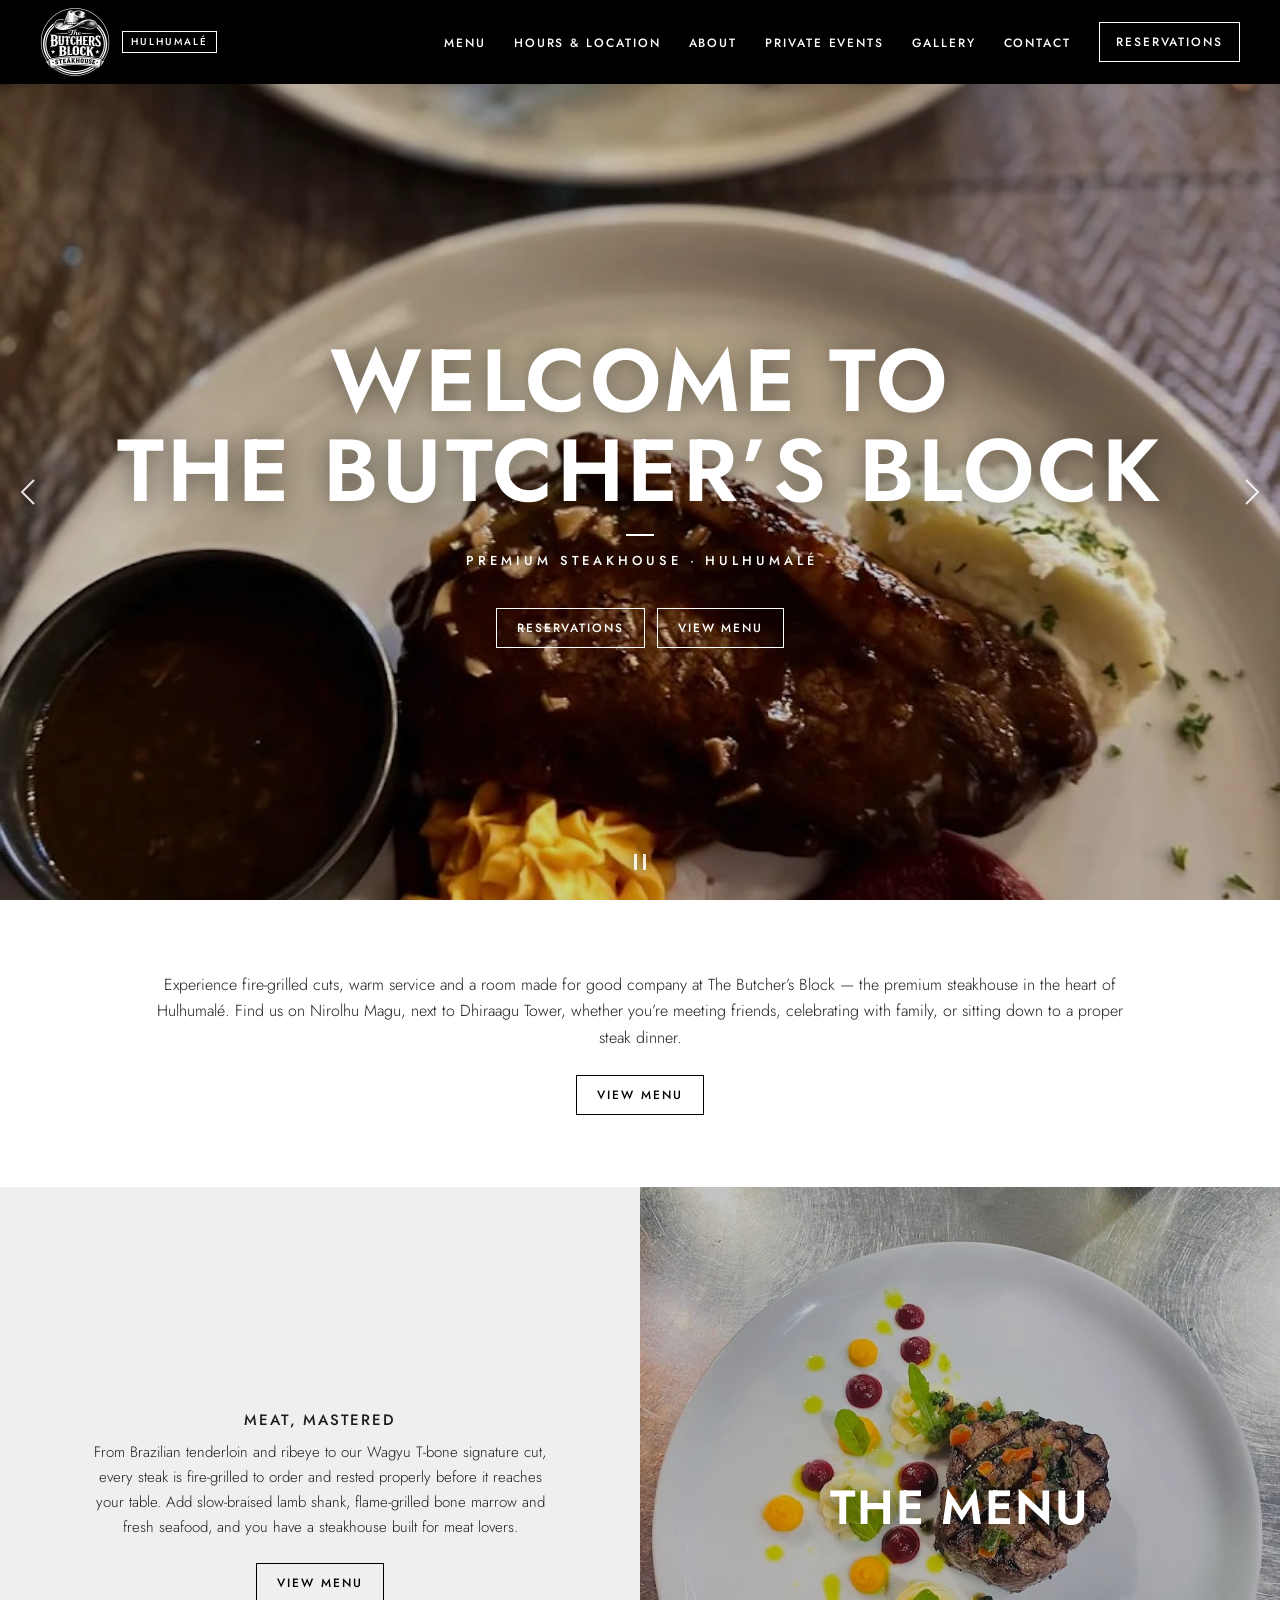
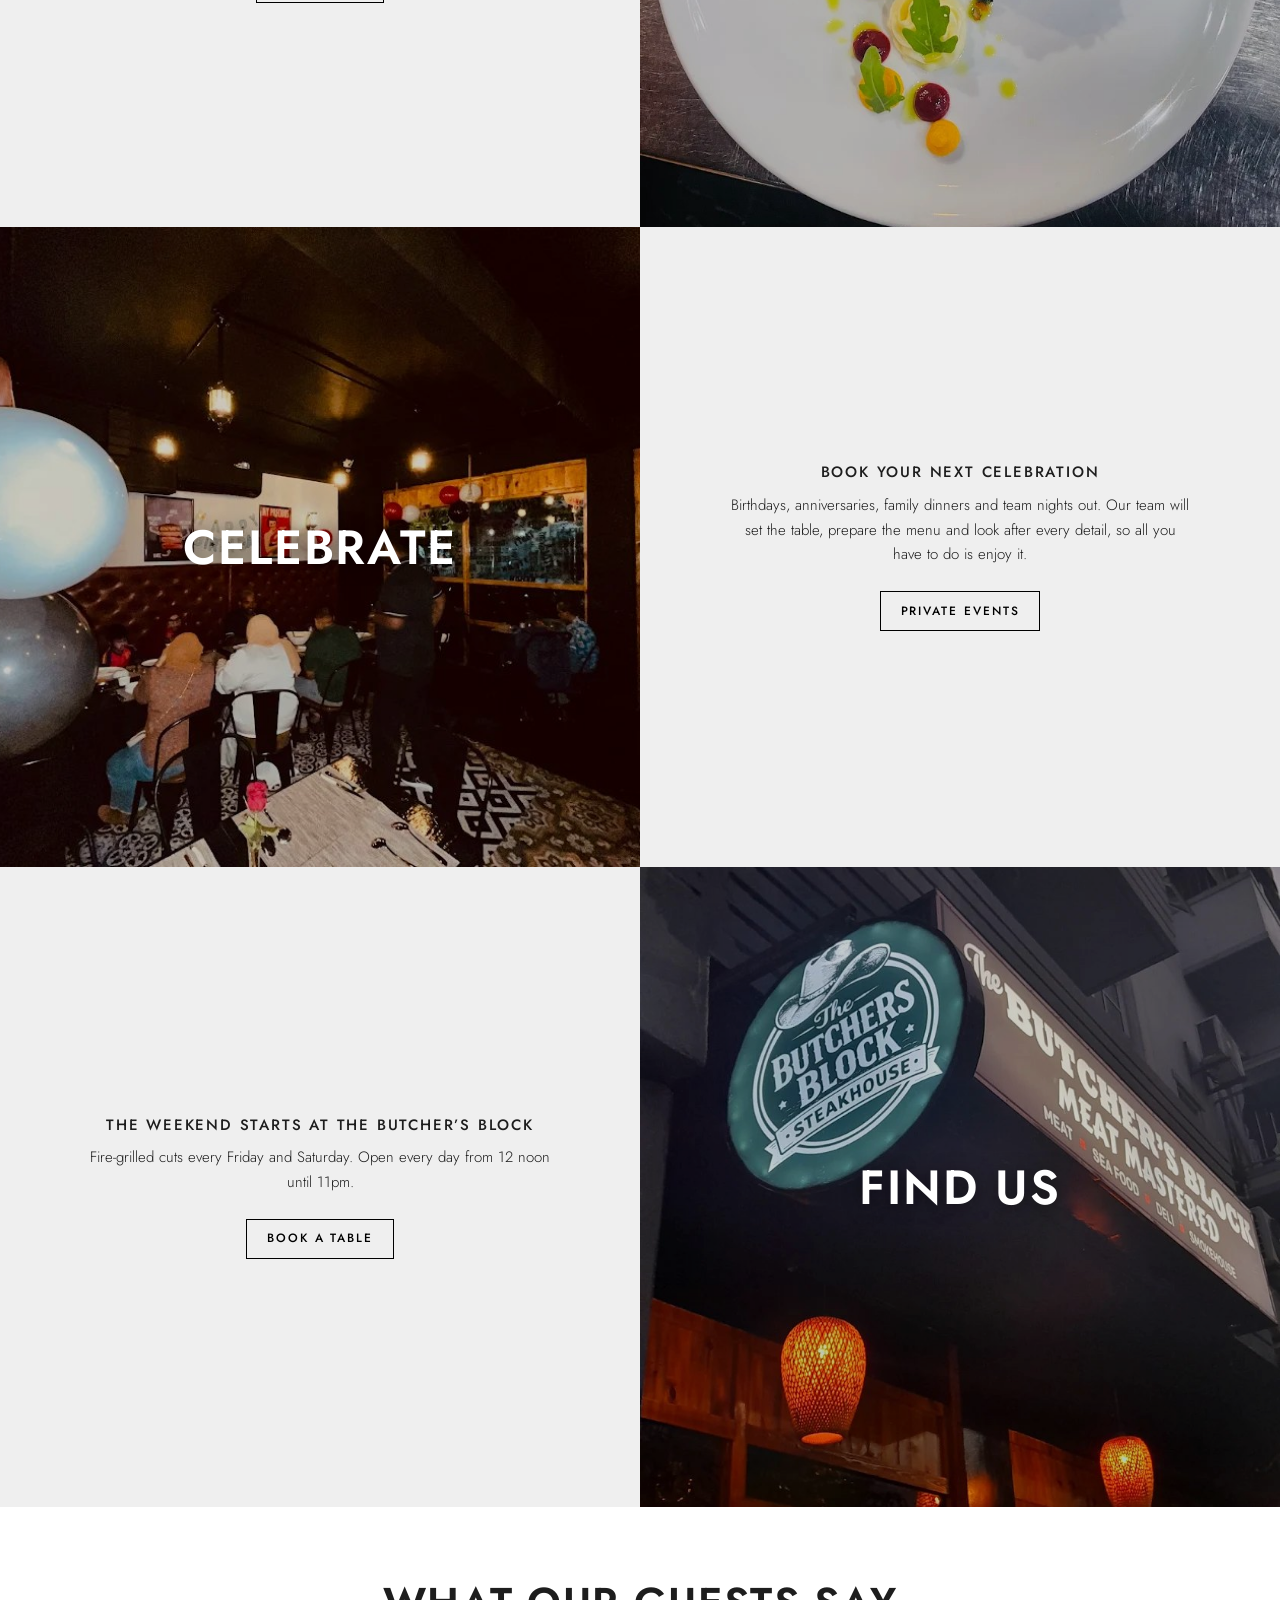
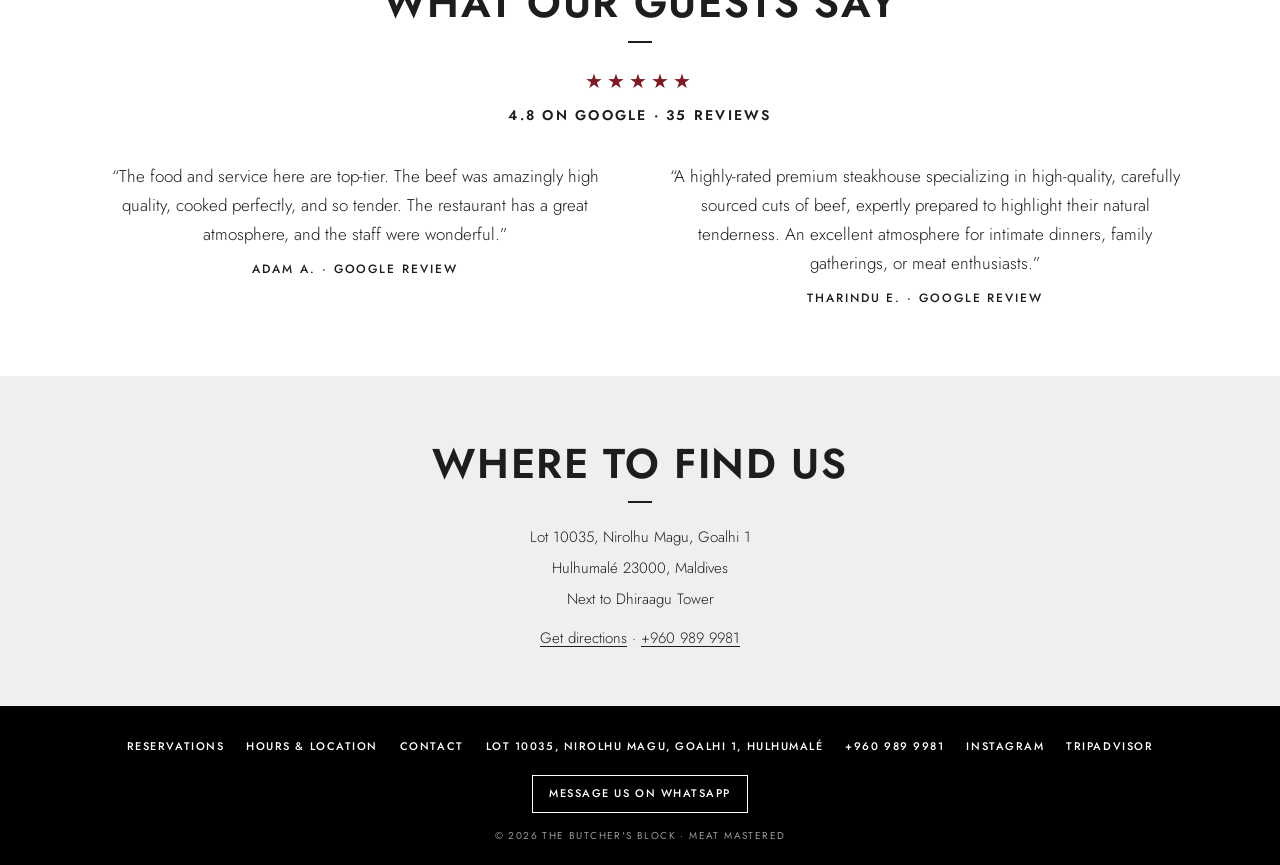
==== commit 7b6651b7: "Open from 12 noon every day, add average MVR menu prices Friday now opens at 12pm like the rest of t" ====
--- a/index.html
+++ b/index.html
@@ -36,7 +36,7 @@
   <button class="arrow prev" type="button" aria-label="Previous photo"><svg width="16" height="28" viewBox="0 0 16 28" fill="none" stroke="currentColor" stroke-width="2"><path d="M14 2 2 14l12 12"/></svg></button>
   <button class="arrow next" type="button" aria-label="Next photo"><svg width="16" height="28" viewBox="0 0 16 28" fill="none" stroke="currentColor" stroke-width="2"><path d="m2 2 12 12L2 26"/></svg></button>
   <button class="pause" type="button" aria-label="Pause slideshow"><svg width="12" height="16" viewBox="0 0 12 16" fill="currentColor"><rect width="3" height="16"/><rect x="9" width="3" height="16"/></svg></button>
-</section><section class="intro reveal"><div class="inner"><p>Experience fire-grilled cuts, warm service and a room made for good company at The Butcher’s Block — the premium steakhouse in the heart of Hulhumalé. Find us on Nirolhu Magu, next to Dhiraagu Tower, whether you’re meeting friends, celebrating with family, or sitting down to a proper steak dinner.</p><div class="btn-row"><a class="btn" href="menu.html">View menu</a></div></div></section><section class="checker reveal"><div class="pair"><div class="cell-text"><div class="in"><h3>Meat, mastered</h3><p>From Brazilian tenderloin and ribeye to our Wagyu T-bone signature cut, every steak is fire-grilled to order and rested properly before it reaches your table. Add slow-braised lamb shank, flame-grilled bone marrow and fresh seafood, and you have a steakhouse built for meat lovers.</p><div class="btn-row"><a class="btn" href="menu.html">View menu</a></div></div></div><a class="cell-img " href="menu.html" style="background-image:url('assets/images/filet-plated.jpg')" aria-label="Plated filet steak"><h2>The Menu</h2></a></div><div class="pair"><a class="cell-img " href="private-events.html" style="background-image:url('assets/images/dining-room.jpg')" aria-label="Birthday celebration in the dining room"><h2>Celebrate</h2></a><div class="cell-text"><div class="in"><h3>Book your next celebration</h3><p>Birthdays, anniversaries, family dinners and team nights out. Our team will set the table, prepare the menu and look after every detail, so all you have to do is enjoy it.</p><div class="btn-row"><a class="btn" href="private-events.html">Private events</a></div></div></div></div><div class="pair"><div class="cell-text"><div class="in"><h3>The weekend starts at The Butcher’s Block</h3><p>Fire-grilled cuts every Friday and Saturday. Open daily from 12 noon until 11pm (Fridays from 2pm).</p><div class="btn-row"><a class="btn" href="reservations.html">Book a table</a></div></div></div><a class="cell-img " href="hours-location.html" style="background-image:url('assets/images/storefront.jpg')" aria-label="The Butcher&#x27;s Block storefront at night"><h2>Find Us</h2></a></div></section>
+</section><section class="intro reveal"><div class="inner"><p>Experience fire-grilled cuts, warm service and a room made for good company at The Butcher’s Block — the premium steakhouse in the heart of Hulhumalé. Find us on Nirolhu Magu, next to Dhiraagu Tower, whether you’re meeting friends, celebrating with family, or sitting down to a proper steak dinner.</p><div class="btn-row"><a class="btn" href="menu.html">View menu</a></div></div></section><section class="checker reveal"><div class="pair"><div class="cell-text"><div class="in"><h3>Meat, mastered</h3><p>From Brazilian tenderloin and ribeye to our Wagyu T-bone signature cut, every steak is fire-grilled to order and rested properly before it reaches your table. Add slow-braised lamb shank, flame-grilled bone marrow and fresh seafood, and you have a steakhouse built for meat lovers.</p><div class="btn-row"><a class="btn" href="menu.html">View menu</a></div></div></div><a class="cell-img " href="menu.html" style="background-image:url('assets/images/filet-plated.jpg')" aria-label="Plated filet steak"><h2>The Menu</h2></a></div><div class="pair"><a class="cell-img " href="private-events.html" style="background-image:url('assets/images/dining-room.jpg')" aria-label="Birthday celebration in the dining room"><h2>Celebrate</h2></a><div class="cell-text"><div class="in"><h3>Book your next celebration</h3><p>Birthdays, anniversaries, family dinners and team nights out. Our team will set the table, prepare the menu and look after every detail, so all you have to do is enjoy it.</p><div class="btn-row"><a class="btn" href="private-events.html">Private events</a></div></div></div></div><div class="pair"><div class="cell-text"><div class="in"><h3>The weekend starts at The Butcher’s Block</h3><p>Fire-grilled cuts every Friday and Saturday. Open every day from 12 noon until 11pm.</p><div class="btn-row"><a class="btn" href="reservations.html">Book a table</a></div></div></div><a class="cell-img " href="hours-location.html" style="background-image:url('assets/images/storefront.jpg')" aria-label="The Butcher&#x27;s Block storefront at night"><h2>Find Us</h2></a></div></section>
 <section class="reviews reveal">
   <div class="heading"><h2>What our guests say</h2></div>
   <div class="stars" aria-hidden="true">★★★★★</div>
--- a/assets/css/style.css
+++ b/assets/css/style.css
@@ -20,7 +20,7 @@
 .wrap{max-width:1200px;margin-inline:auto;padding-inline:var(--gut)}
 
 /* ---------- Header ---------- */
-.site-header{position:sticky;top:0;z-index:60;background:var(--black);color:var(--white);height:var(--header)}
+.site-header{position:sticky;top:env(safe-area-inset-top,0px);z-index:60;background:var(--black);color:var(--white);height:var(--header)}
 .site-header .wrap{max-width:none;height:100%;display:flex;align-items:center;justify-content:space-between;gap:24px}
 .brand{display:flex;align-items:center;gap:12px;text-decoration:none;color:#fff}
 .brand img{height:calc(var(--header) - 14px);width:auto}
@@ -158,7 +158,7 @@
 .form textarea{min-height:96px;resize:vertical}
 .form .actions{text-align:center;margin-top:6px}
 .form .err{color:var(--accent);font-weight:500;font-size:14px;margin:0;text-align:center}
-.form .ok{text-align:center;font-size:14px;color:#2e6b36}
+.form .ok{text-align:center;font-size:15px;color:#1d1d1d}
 .form-note{text-align:center;font-size:14px;margin:0 auto 28px;max-width:560px}
 .form-note p{margin:0 0 6px}
 
@@ -200,7 +200,6 @@
 .site-footer .copy{margin-top:16px;font:400 10px/1.4 var(--font);letter-spacing:.14em;text-transform:uppercase;color:#999}
 
 /* Reveal */
-.reveal{opacity:0;transform:translateY(18px);transition:opacity .9s var(--ease),transform .9s var(--ease)}
-.reveal.in{opacity:1;transform:none}
-.no-js .reveal{opacity:1;transform:none}
-@media (prefers-reduced-motion:reduce){.reveal{opacity:1;transform:none;transition:none}.slide.on{animation:none}html{scroll-behavior:auto}}
+.reveal{animation:rise .8s var(--ease) both}
+@keyframes rise{from{transform:translateY(14px)}to{transform:none}}
+@media (prefers-reduced-motion:reduce){.reveal{animation:none}.slide.on{animation:none}html{scroll-behavior:auto}}
